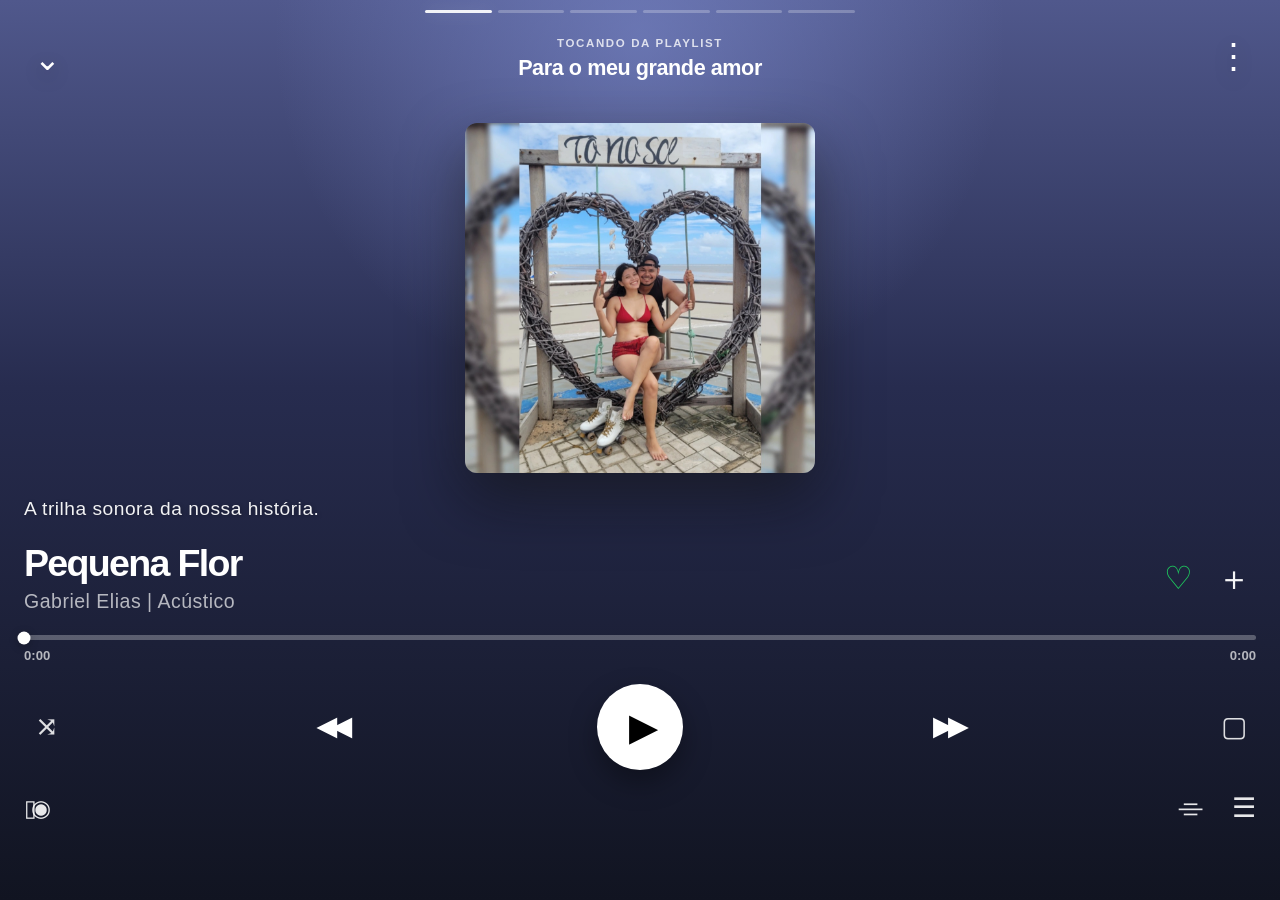
==== index.html @ 3e5cffb4 "Primeira versão" ====
<!DOCTYPE html>
<html lang="pt-BR">
<head>
    <meta charset="UTF-8">
    <meta name="viewport" content="width=device-width, initial-scale=1.0">
    <title>Nossa História - Dia dos Namorados</title>
    <link rel="stylesheet" href="css/style.css">
</head>
<body>
    <div class="container">
        <!-- Navigation dots -->
        <div class="dots-container">
            <span class="dot active" data-index="0"></span>
            <span class="dot" data-index="1"></span>
            <span class="dot" data-index="2"></span>
            <span class="dot" data-index="3"></span>
            <span class="dot" data-index="4"></span>
            <span class="dot" data-index="5"></span>
        </div>

        <!-- Stories Carousel -->
        <div class="stories-wrapper">
            <div class="stories-container">
                
                <!-- Story 1: Music Player -->
                <div class="story story-1">
                    <div class="story-background"></div>
                    <div class="story-content music-player-content">
                        <div class="spotify-topbar" aria-label="Cabeçalho do player">
                            <button class="spotify-icon-btn" type="button" aria-label="Minimizar player">⌄</button>
                            <div class="spotify-playlist-label">
                                <span>Tocando da playlist</span>
                                <strong>Para o meu grande amor</strong>
                            </div>
                            <button class="spotify-icon-btn" type="button" aria-label="Mais opções">⋮</button>
                        </div>

                        <div class="album-container">
                            <div class="album-glow"></div>
                            <div class="album-art">
                                <img src="assets/capa_album.jpeg" alt="Capa do Álbum">
                            </div>
                        </div>

                        <p class="dedication-line">A trilha sonora da nossa história.</p>

                        <div class="song-info-row">
                            <div class="song-info">
                                <h1>Pequena Flor</h1>
                                <p>Gabriel Elias | Acústico</p>
                            </div>
                            <div class="song-actions" aria-label="Ações da música">
                                <button class="song-action-btn" type="button" aria-label="Favoritar música">♡</button>
                                <button class="song-action-btn" type="button" aria-label="Adicionar música">＋</button>
                            </div>
                        </div>

                        <div class="player-controls">
                            <div class="progress-container">
                                <div class="progress-bar" aria-label="Linha do tempo da música">
                                    <div class="progress-fill"></div>
                                    <div class="progress-handle"></div>
                                </div>
                                <div class="time-row">
                                    <span class="time current-time">0:00</span>
                                    <span class="time duration-time">0:00</span>
                                </div>
                            </div>

                            <div class="controls-buttons">
                                <button class="control-btn shuffle-btn" type="button" aria-label="Modo aleatório">⤨</button>
                                <button class="control-btn prev-btn" type="button" aria-label="Reiniciar música">
                                    <span>◀◀</span>
                                </button>
                                <button class="control-btn play-btn" id="playBtn" type="button" aria-label="Tocar ou pausar música">
                                    <span>▶</span>
                                </button>
                                <button class="control-btn next-btn" type="button" aria-label="Pular música">
                                    <span>▶▶</span>
                                </button>
                                <button class="control-btn repeat-btn" type="button" aria-label="Repetir música">▢</button>
                            </div>

                            <div class="spotify-footer-actions">
                                <span class="footer-device">▯◉</span>
                                <div class="footer-right-actions">
                                    <span>⌯</span>
                                    <span>☰</span>
                                </div>
                            </div>

                            <div class="volume-container">
                                <span>Volume</span>
                                <input type="range" min="0" max="100" value="70" class="volume-slider">
                            </div>
                        </div>

                        <audio id="audioPlayer" src="assets/musica_tema.mp3"></audio>
                    </div>
                </div>

                <!-- Story 2: Relationship Counter -->
                <div class="story story-2">
                    <div class="story-background"></div>
                    <div class="story-content relationship-content">
                        <div class="relationship-topbar" aria-label="Cabeçalho da história do casal">
                            <span class="relationship-kicker">Nossa história</span>
                            <h2>Sobre o casal</h2>
                            <p class="relationship-date-pill">Desde 08/08/2023</p>
                        </div>

                        <div class="relationship-photo-card">
                            <div class="relationship-photo-glow"></div>
                            <div class="relationship-photo">
                                <img src="assets/image2.jpeg" alt="Foto do casal">
                            </div>
                        </div>

                        <div class="relationship-counter-panel">
                            <p class="counter-title">Tempo juntos</p>
                            <div class="relationship-counter">
                                <div class="counter-row">
                                    <div class="counter-box">
                                        <span class="counter-value" id="counterYears">0</span>
                                        <span class="counter-label">anos</span>
                                    </div>
                                    <div class="counter-box">
                                        <span class="counter-value" id="counterMonths">0</span>
                                        <span class="counter-label">meses</span>
                                    </div>
                                    <div class="counter-box">
                                        <span class="counter-value" id="counterDays">0</span>
                                        <span class="counter-label">dias</span>
                                    </div>
                                </div>

                                <div class="counter-row">
                                    <div class="counter-box">
                                        <span class="counter-value" id="counterHours">0</span>
                                        <span class="counter-label">horas</span>
                                    </div>
                                    <div class="counter-box">
                                        <span class="counter-value" id="counterMinutes">0</span>
                                        <span class="counter-label">minutos</span>
                                    </div>
                                    <div class="counter-box">
                                        <span class="counter-value" id="counterSeconds">0</span>
                                        <span class="counter-label">segundos</span>
                                    </div>
                                </div>
                            </div>
                        </div>
                    </div>
                </div>

                <!-- Story 3: Special Message -->
                <div class="story story-3">
                    <div class="story-background"></div>
                    <div class="story-content special-message-content">
                        <div class="special-message-card lyrics-card" aria-label="Prévia da mensagem em formato de letra">
                            <div class="lyrics-header">
                                <span class="lyrics-kicker">Nossa letra</span>
                            </div>

                            <div class="lyrics-window" id="specialMessageFull">
                                <div class="lyrics-preview">
                                    <p>Você mudou completamente a forma como eu enxergava o amor.</p>
                                    <p>Antes de você, eu achava que o amor estava nas grandes promessas e nas palavras certas.</p>
                                    <p>Mas, com você, eu vi que ele está nas escolhas diárias, na presença e no cuidado.</p>
                                </div>

                                <div class="lyrics-full-text">
                                    <p>Até nas discussões bobas que terminam me dando ainda mais certeza de que é você quem eu quero ao meu lado.</p>
                                    <p>E, mesmo que o seu jeitinho estressado apareça de vez em quando, eu aprendi que ele tem a mesma intensidade da forma como você ama.</p>
                                    <p>É tudo isso que faz você ser tão especial para mim.</p>
                                    <p class="signature-message">Minha Pequena Flor.</p>
                                </div>
                            </div>

                            <button class="expand-message-btn" id="expandMessageBtn" type="button" aria-expanded="false" aria-controls="specialMessageFull">
                                Mostrar letra
                            </button>
                        </div>
                    </div>
                </div>

                <!-- Story 4: Hours Together -->
                <div class="story story-4">
                    <div class="story-background"></div>
                    <div class="story-content hours-together-content">
                        <div class="hours-together-overlay"></div>
                        <div class="hours-together-stars" aria-hidden="true"></div>
                        <div class="hours-crawl-stage" aria-hidden="true">
                            <div class="hours-crawl-track">
                                <span data-hours-copy>0</span>
                                <span data-hours-copy>0</span>
                                <span data-hours-copy>0</span>
                                <span data-hours-copy>0</span>
                                <span data-hours-copy>0</span>
                                <span data-hours-copy>0</span>
                                <span data-hours-copy>0</span>
                                <span data-hours-copy>0</span>
                            </div>
                        </div>
                        <div class="hours-together-center">
                            <p class="hours-together-label">Horas juntos</p>
                            <p class="hours-together-value" id="hoursTogetherValue">0</p>
                        </div>
                    </div>
                </div>

                <!-- Story 5: Timeline Moments -->
                <div class="story story-5">
                    <div class="story-background"></div>
                    <div class="story-content timeline-content">
                        <div class="timeline-stars" aria-hidden="true"></div>
                        <div class="timeline-scroll" aria-label="Linha do tempo dos nossos momentos">
                            <header class="timeline-hero">
                                <span class="timeline-kicker">Nossa linha do tempo</span>
                                <h2>Nossos momentos</h2>
                                <p>Momentos que nos trouxeram até aqui.</p>
                            </header>

                            <div class="timeline-list">
                                <article class="timeline-item item-left">
                                    <div class="timeline-photo polaroid tilt-left"><img src="assets/timeline/mobile/imagem-1.webp" alt="Primeiro passeio do casal" loading="lazy"></div>
                                    <div class="timeline-point"><span>♥</span></div>
                                    <p class="timeline-caption">Primeiro passeio</p>
                                </article>
                                <article class="timeline-item item-right">
                                    <p class="timeline-caption">Primeiro banho de igarapé</p>
                                    <div class="timeline-point"><span>♥</span></div>
                                    <div class="timeline-photo polaroid tilt-right"><img src="assets/timeline/mobile/imagem-2.webp" alt="Primeiro banho de igarapé do casal" loading="lazy"></div>
                                </article>
                                <article class="timeline-item item-left">
                                    <div class="timeline-photo polaroid tilt-right"><img src="assets/timeline/mobile/imagem-3.webp" alt="Segundo passeio do casal" loading="lazy"></div>
                                    <div class="timeline-point"><span>♥</span></div>
                                    <p class="timeline-caption">Segundo passeio</p>
                                </article>
                                <article class="timeline-item item-right">
                                    <p class="timeline-caption">Viagem à praia</p>
                                    <div class="timeline-point"><span>♥</span></div>
                                    <div class="timeline-photo polaroid tilt-left"><img src="assets/timeline/mobile/imagem-4.webp" alt="Viagem à praia do casal" loading="lazy"></div>
                                </article>
                                <article class="timeline-item item-left">
                                    <div class="timeline-photo polaroid tilt-left"><img src="assets/timeline/mobile/imagem-5.webp" alt="Mais um dia de praia do casal" loading="lazy"></div>
                                    <div class="timeline-point"><span>♥</span></div>
                                    <p class="timeline-caption">Mais um dia de praia</p>
                                </article>
                                <article class="timeline-item item-right">
                                    <p class="timeline-caption">Praia de novo? Claro.</p>
                                    <div class="timeline-point"><span>♥</span></div>
                                    <div class="timeline-photo polaroid tilt-right"><img src="assets/timeline/mobile/imagem-6.webp" alt="Brincadeira em mais um momento de praia" loading="lazy"></div>
                                </article>
                                <article class="timeline-item item-left">
                                    <div class="timeline-photo polaroid tilt-right"><img src="assets/timeline/mobile/imagem-7.webp" alt="Momento de cinema" loading="lazy"></div>
                                    <div class="timeline-point"><span>♥</span></div>
                                    <p class="timeline-caption">Nosso momento de cinema</p>
                                </article>
                                <article class="timeline-item item-right">
                                    <p class="timeline-caption">Outra praia, outro sorriso</p>
                                    <div class="timeline-point"><span>♥</span></div>
                                    <div class="timeline-photo polaroid tilt-left"><img src="assets/timeline/mobile/imagem-8.webp" alt="Outro momento de praia do casal" loading="lazy"></div>
                                </article>
                                <article class="timeline-item item-left">
                                    <div class="timeline-photo polaroid tilt-left"><img src="assets/timeline/mobile/imagem-9.webp" alt="Momento divertido com açaí" loading="lazy"></div>
                                    <div class="timeline-point"><span>♥</span></div>
                                    <p class="timeline-caption">Fome de açaí e de risadas</p>
                                </article>
                                <article class="timeline-item item-right">
                                    <p class="timeline-caption">Nos seus momentos de conquista</p>
                                    <div class="timeline-point"><span>♥</span></div>
                                    <div class="timeline-photo polaroid tilt-right"><img src="assets/timeline/mobile/imagem-10.webp" alt="Cerimônia do jaleco" loading="lazy"></div>
                                </article>
                                <article class="timeline-item item-left">
                                    <div class="timeline-photo polaroid tilt-right"><img src="assets/timeline/mobile/imagem-11.webp" alt="Primeiro gatinho do casal" loading="lazy"></div>
                                    <div class="timeline-point"><span>♥</span></div>
                                    <p class="timeline-caption">Nosso primeiro filho</p>
                                </article>
                                <article class="timeline-item item-right">
                                    <p class="timeline-caption">Dormindo com nosso bebê</p>
                                    <div class="timeline-point"><span>♥</span></div>
                                    <div class="timeline-photo polaroid tilt-left"><img src="assets/timeline/mobile/imagem-12.webp" alt="Momento dormindo com o gatinho" loading="lazy"></div>
                                </article>
                                <article class="timeline-item item-left">
                                    <div class="timeline-photo polaroid tilt-left"><img src="assets/timeline/mobile/imagem-13.webp" alt="Filho postiço do casal" loading="lazy"></div>
                                    <div class="timeline-point"><span>♥</span></div>
                                    <p class="timeline-caption">Nosso filho postiço</p>
                                </article>
                            </div>

                            <footer class="timeline-ending">
                                <p>Todos esses momentos nos trouxeram até aqui!</p>
                                <strong>E eu fico muito feliz em saber que ainda viverei muitos outros momentos como esses ao seu lado.</strong>
                            </footer>
                        </div>
                    </div>
                </div>

                <!-- Story 6: Final Wrapped -->
                <div class="story story-6">
                    <div class="story-background"></div>
                    <div class="story-content final-content">
                        <div class="final-stars" aria-hidden="true"></div>
                        <div class="final-wrap">
                            <div class="final-photo-wrap">
                                <div class="final-photo-glow"></div>
                                <img src="assets/final/foto-final-mobile.webp" alt="Foto final de Juan e Lari" class="final-photo">
                            </div>

                            <header class="final-header">
                                <h2>Nossa Conexão</h2>
                                <p>Juan &amp; Lari</p>
                            </header>

                            <section class="final-card final-season-card">
                                <p>O nosso amor começou no <strong>Inverno</strong> e já durou <strong>11 estações</strong></p>
                            </section>

                            <section class="final-card final-dates-card" aria-label="Datas especiais do casal">
                                <div class="final-dates-content">
                                    <div class="final-card-icon" aria-hidden="true"></div>
                                    <span>Datas especiais</span>
                                    <div class="final-date-row">
                                        <strong>08 de Agosto</strong>
                                        <small>Quando a gente se viu pela primeira vez</small>
                                    </div>
                                    <div class="final-date-row">
                                        <strong>08 de Dezembro</strong>
                                        <small>O pedido de namoro</small>
                                    </div>
                                </div>
                            </section>

                            <section class="final-days" aria-label="Total de dias juntos">
                                <span>Total de dias juntos</span>
                                <div class="final-days-number">
                                    <strong id="finalDaysTogether">0</strong>
                                    <em>dias</em>
                                </div>
                            </section>

                        </div>
                    </div>
                </div>
            </div>
        </div>

        <div class="timeline-lightbox" id="timelineLightbox" aria-hidden="true" role="dialog" aria-label="Imagem ampliada da linha do tempo">
            <button class="timeline-lightbox-close" type="button" aria-label="Fechar imagem ampliada">×</button>
            <div class="timeline-lightbox-frame">
                <img id="timelineLightboxImage" src="" alt="">
                <p id="timelineLightboxCaption"></p>
            </div>
            <p class="timeline-lightbox-hint">Toque na imagem ou fora dela para voltar</p>
        </div>

    </div>

    <script src="js/script.js"></script>
</body>
</html>
---- css/style.css ----
* {
    margin: 0;
    padding: 0;
    box-sizing: border-box;
}

html, body {
    height: 100%;
    width: 100%;
    font-family: -apple-system, BlinkMacSystemFont, 'Segoe UI', Roboto, 'Helvetica Neue', Arial, sans-serif;
    background: #000;
    overflow: hidden;
}

body {
    display: flex;
    justify-content: center;
    align-items: center;
}

.container {
    position: relative;
    width: 100%;
    height: 100vh;
    max-width: 100%;
    background: #000;
    overflow: hidden;
}

/* Stories Container */
.stories-wrapper {
    position: relative;
    width: 100%;
    height: 100%;
    overflow: hidden;
}

.stories-container {
    display: flex;
    height: 100%;
    width: 100%;
    transition: transform 0.5s cubic-bezier(0.4, 0, 0.2, 1);
}

.story {
    position: relative;
    flex: 0 0 100%;
    width: 100%;
    height: 100%;
    display: flex;
    align-items: center;
    justify-content: center;
    overflow: hidden;
}

/* Story Backgrounds */
.story-background {
    position: absolute;
    width: 100%;
    height: 100%;
    z-index: 0;
}

.story-1 .story-background {
    background:
        radial-gradient(circle at 50% 4%, rgba(130, 145, 214, 0.55), transparent 34%),
        linear-gradient(180deg, #50588c 0%, #272c4f 43%, #111421 100%);
}

.story-2 .story-background {
    background:
        radial-gradient(circle at 50% 2%, rgba(120, 135, 205, 0.5), transparent 34%),
        radial-gradient(circle at 12% 38%, rgba(30, 215, 96, 0.12), transparent 24%),
        linear-gradient(180deg, #4b5488 0%, #252b4d 42%, #111421 100%);
}

.story-3 .story-background {
    background: linear-gradient(135deg, #1a0033 0%, #2d1b4e 100%);
}

.story-4 .story-background {
    background: linear-gradient(135deg, #0b1020 0%, #1a2440 48%, #2d1b4e 100%);
}

@keyframes gradientShift {
    0%, 100% {
        background: linear-gradient(135deg, #1a0033 0%, #2d1b4e 50%, #1a3a52 100%);
        background-size: 200% 200%;
        background-position: 0% 50%;
    }
    50% {
        background: linear-gradient(135deg, #2d1b4e 0%, #1a0033 50%, #1a3a52 100%);
        background-size: 200% 200%;
        background-position: 100% 50%;
    }
}

/* Story Content */
.story-content {
    position: relative;
    z-index: 10;
    text-align: center;
    color: #fff;
    padding: 40px;
    width: 100%;
}

.story-content h1 {
    font-size: 3rem;
    font-weight: 700;
    margin-bottom: 20px;
    text-shadow: 2px 2px 8px rgba(0, 0, 0, 0.4);
    animation: slideInDown 0.8s ease;
    letter-spacing: 1px;
}

.story-content h2 {
    font-size: 2rem;
    font-weight: 600;
    margin-bottom: 15px;
    animation: slideInDown 0.8s ease;
}

.story-content p {
    font-size: 1.2rem;
    font-weight: 300;
    text-shadow: 1px 1px 4px rgba(0, 0, 0, 0.3);
    animation: slideInUp 0.8s ease;
    letter-spacing: 0.5px;
}

.story-content p.placeholder {
    color: rgba(255, 255, 255, 0.7);
    font-style: italic;
}

.relationship-content {
    min-height: 100%;
    display: flex;
    flex-direction: column;
    justify-content: flex-start;
    gap: clamp(14px, 2.2vh, 22px);
    padding: calc(34px + env(safe-area-inset-top)) 18px calc(18px + env(safe-area-inset-bottom));
    text-align: left;
    overflow: hidden;
}

.relationship-topbar {
    text-align: center;
    animation: slideInDown 0.8s ease;
}

.relationship-kicker {
    display: block;
    color: rgba(255, 255, 255, 0.75);
    font-size: 0.72rem;
    font-weight: 850;
    letter-spacing: 0.16em;
    text-transform: uppercase;
    margin-bottom: 5px;
}

.relationship-topbar h2 {
    margin: 0 0 10px;
    color: #ffffff;
    font-size: clamp(1.35rem, 5.8vw, 1.85rem);
    line-height: 1.08;
    font-weight: 850;
    letter-spacing: -0.035em;
    text-shadow: none;
}

.relationship-date-pill {
    display: inline-flex;
    align-items: center;
    justify-content: center;
    min-height: 34px;
    padding: 8px 16px;
    border-radius: 999px;
    color: rgba(255, 255, 255, 0.92);
    background: rgba(255, 255, 255, 0.11);
    border: 1px solid rgba(255, 255, 255, 0.14);
    box-shadow: inset 0 1px 0 rgba(255, 255, 255, 0.1), 0 12px 28px rgba(0, 0, 0, 0.18);
    backdrop-filter: blur(14px);
    -webkit-backdrop-filter: blur(14px);
    font-size: 0.93rem;
    font-weight: 750;
    letter-spacing: 0.01em;
    text-shadow: none;
}

.relationship-photo-card {
    position: relative;
    display: flex;
    align-items: center;
    justify-content: center;
    margin: 0 auto;
    width: 100%;
    animation: slideInDown 0.8s ease 0.08s backwards;
}

.relationship-photo-glow {
    position: absolute;
    width: min(76vw, 330px);
    aspect-ratio: 1 / 1;
    border-radius: 32px;
    background: rgba(255, 255, 255, 0.18);
    filter: blur(34px);
    transform: translateY(18px) scale(0.92);
    opacity: 0.52;
}

.relationship-photo {
    position: relative;
    width: min(76vw, 330px);
    aspect-ratio: 1 / 1;
    margin: 0 auto;
    border-radius: 14px;
    overflow: hidden;
    box-shadow: 0 26px 60px rgba(0, 0, 0, 0.52);
    border: 1px solid rgba(255, 255, 255, 0.1);
    background: rgba(255, 255, 255, 0.08);
}

.relationship-photo::after {
    content: '';
    position: absolute;
    inset: 0;
    background: linear-gradient(180deg, transparent 62%, rgba(0, 0, 0, 0.18));
    pointer-events: none;
}

.relationship-photo img {
    width: 100%;
    height: 100%;
    object-fit: cover;
    display: block;
}

.relationship-counter-panel {
    width: 100%;
    margin-top: auto;
    padding: 16px 14px 14px;
    border-radius: 24px;
    background: rgba(255, 255, 255, 0.075);
    border: 1px solid rgba(255, 255, 255, 0.1);
    box-shadow: inset 0 1px 0 rgba(255, 255, 255, 0.08), 0 20px 46px rgba(0, 0, 0, 0.25);
    backdrop-filter: blur(16px);
    -webkit-backdrop-filter: blur(16px);
    animation: slideInUp 0.8s ease 0.18s backwards;
}

.counter-title {
    margin: 0 0 12px;
    color: rgba(255, 255, 255, 0.94);
    font-size: 1rem;
    line-height: 1;
    font-weight: 800;
    letter-spacing: -0.01em;
    text-shadow: none;
}

.relationship-counter {
    display: flex;
    flex-direction: column;
    gap: 10px;
    margin-top: 0;
}

.counter-row {
    display: grid;
    grid-template-columns: repeat(3, minmax(0, 1fr));
    gap: 9px;
}

.counter-box {
    min-height: 78px;
    border-radius: 18px;
    padding: 11px 7px;
    background: rgba(255, 255, 255, 0.08);
    border: 1px solid rgba(255, 255, 255, 0.09);
    backdrop-filter: blur(10px);
    -webkit-backdrop-filter: blur(10px);
    display: flex;
    flex-direction: column;
    align-items: center;
    justify-content: center;
    box-shadow: inset 0 1px 0 rgba(255, 255, 255, 0.08);
}

.counter-value {
    font-size: clamp(1.35rem, 6.2vw, 1.85rem);
    font-weight: 850;
    line-height: 1;
    color: #ffffff;
    text-shadow: none;
    font-variant-numeric: tabular-nums;
}

.counter-label {
    margin-top: 7px;
    font-size: clamp(0.62rem, 2.8vw, 0.78rem);
    text-transform: uppercase;
    letter-spacing: 0.11em;
    color: rgba(255, 255, 255, 0.68);
    font-weight: 760;
}

.special-message-content {
    display: flex;
    flex-direction: column;
    justify-content: center;
    gap: 18px;
    padding: 34px 20px 32px;
}

.special-message-header {
    text-align: center;
    animation: slideInDown 0.8s ease;
}

.special-message-header h2 {
    font-size: 2rem;
    font-weight: 700;
    letter-spacing: 0.6px;
}

.special-message-card {
    width: min(100%, 520px);
    margin: 0 auto;
    padding: 22px 18px;
    border-radius: 24px;
    background: rgba(255, 255, 255, 0.08);
    border: 1px solid rgba(255, 255, 255, 0.1);
    backdrop-filter: blur(12px);
    -webkit-backdrop-filter: blur(12px);
    box-shadow: 0 24px 70px rgba(0, 0, 0, 0.38);
    animation: slideInUp 0.8s ease 0.15s backwards;
}

.special-message-preview {
    color: rgba(255, 255, 255, 0.9);
    font-size: 1.08rem;
    line-height: 1.6;
    margin-bottom: 14px;
}

.special-message-full {
    max-height: 0;
    overflow: hidden;
    transition: max-height 0.55s ease, opacity 0.35s ease, margin-top 0.35s ease;
    opacity: 0;
    margin-top: 0;
}

.special-message-full p {
    font-size: 1.06rem;
    line-height: 1.7;
    color: rgba(255, 255, 255, 0.96);
    margin-bottom: 12px;
    text-shadow: none;
}

.signature-message {
    font-weight: 700;
    font-style: italic;
    color: #8ed7ff;
}

.special-message-card.expanded .special-message-full {
    max-height: 520px;
    opacity: 1;
    margin-top: 10px;
}

.expand-message-btn {
    width: 100%;
    margin-top: 6px;
    border: none;
    border-radius: 999px;
    padding: 12px 16px;
    background: linear-gradient(135deg, #00d4ff, #4a7dff);
    color: #fff;
    font-weight: 700;
    letter-spacing: 0.04em;
    cursor: pointer;
    transition: transform 0.2s ease, box-shadow 0.2s ease, opacity 0.2s ease;
    box-shadow: 0 10px 24px rgba(0, 128, 255, 0.28);
}

.expand-message-btn:hover {
    transform: translateY(-1px);
    box-shadow: 0 14px 28px rgba(0, 128, 255, 0.36);
}

.expand-message-btn:active {
    transform: translateY(0);
}

.special-message-card.expanded .expand-message-btn {
    background: rgba(255, 255, 255, 0.12);
    box-shadow: none;
}

.hours-together-content {
    position: relative;
    display: flex;
    align-items: center;
    justify-content: center;
    padding: 40px 20px;
    overflow: hidden;
}

.hours-together-overlay {
    position: absolute;
    inset: 0;
    background:
        radial-gradient(circle at 50% 42%, rgba(95, 146, 255, 0.22), transparent 26%),
        radial-gradient(circle at 20% 20%, rgba(255, 255, 255, 0.1), transparent 18%),
        radial-gradient(circle at 80% 18%, rgba(0, 212, 255, 0.12), transparent 16%),
        radial-gradient(circle at 30% 78%, rgba(120, 86, 255, 0.18), transparent 22%),
        linear-gradient(180deg, rgba(255, 255, 255, 0.03), rgba(0, 0, 0, 0.2));
    opacity: 0.95;
}

.hours-together-center {
    position: relative;
    z-index: 1;
    text-align: center;
    padding: 28px 22px;
    border-radius: 28px;
    background: rgba(255, 255, 255, 0.06);
    border: 1px solid rgba(255, 255, 255, 0.09);
    backdrop-filter: blur(10px);
    -webkit-backdrop-filter: blur(10px);
    box-shadow: 0 24px 70px rgba(0, 0, 0, 0.35);
    min-width: min(78vw, 360px);
}

.hours-together-label {
    margin-bottom: 12px;
    font-size: 1.35rem;
    font-weight: 700;
    letter-spacing: 0.12em;
    text-transform: uppercase;
    color: rgba(255, 255, 255, 0.88);
    text-shadow: 0 0 24px rgba(0, 212, 255, 0.12);
}

.hours-together-value {
    font-size: clamp(3.5rem, 12vw, 6.5rem);
    line-height: 0.95;
    font-weight: 800;
    color: #ffffff;
    text-shadow: 0 0 26px rgba(80, 160, 255, 0.24);
}

/* Heart Animation */
.heart-animation {
    font-size: 6rem;
    animation: heartBeat 1.2s ease-in-out infinite;
    margin-bottom: 20px;
}

@keyframes heartBeat {
    0%, 100% {
        transform: scale(1);
    }
    25% {
        transform: scale(1.1);
    }
    50% {
        transform: scale(1.2);
    }
}

@keyframes slideInDown {
    from {
        opacity: 0;
        transform: translateY(-30px);
    }
    to {
        opacity: 1;
        transform: translateY(0);
    }
}

@keyframes slideInUp {
    from {
        opacity: 0;
        transform: translateY(30px);
    }
    to {
        opacity: 1;
        transform: translateY(0);
    }
}

/* Story progress indicators */
.dots-container {
    position: fixed;
    top: max(10px, env(safe-area-inset-top));
    left: 50%;
    transform: translateX(-50%);
    z-index: 30;
    display: grid;
    grid-template-columns: repeat(6, 1fr);
    width: min(86vw, 430px);
    gap: 6px;
    pointer-events: none;
}

.dot {
    width: 100%;
    height: 3px;
    border-radius: 999px;
    background: rgba(255, 255, 255, 0.24);
    transition: all 0.3s ease;
    border: none;
}

.dot.active {
    background: rgba(255, 255, 255, 0.92);
    width: 100%;
    border-radius: 999px;
    border: none;
    box-shadow: 0 0 16px rgba(255, 255, 255, 0.2);
}

.dot:hover {
    background: rgba(255, 255, 255, 0.7);
}

/* Navigation Hints */
.nav-hints,
.hint {
    display: none !important;
}

/* Music Player Styles */
.music-player-content {
    min-height: 100%;
    display: flex;
    flex-direction: column;
    justify-content: flex-start;
    padding: calc(28px + env(safe-area-inset-top)) 24px calc(18px + env(safe-area-inset-bottom));
    text-align: left;
    gap: clamp(14px, 2.5vh, 24px);
    overflow: hidden;
}

.spotify-topbar {
    display: grid;
    grid-template-columns: 46px 1fr 46px;
    align-items: center;
    width: 100%;
    margin-top: 8px;
    animation: slideInDown 0.7s ease;
}

.spotify-icon-btn {
    width: 46px;
    height: 46px;
    border: 0;
    border-radius: 50%;
    color: #ffffff;
    background: transparent;
    font-size: 2rem;
    line-height: 1;
    display: flex;
    align-items: center;
    justify-content: center;
    cursor: pointer;
    text-shadow: 0 6px 18px rgba(0, 0, 0, 0.35);
}

.spotify-icon-btn:last-child {
    font-size: 2.2rem;
    align-items: flex-start;
    padding-top: 2px;
}

.spotify-playlist-label {
    text-align: center;
    text-transform: none;
    line-height: 1.2;
}

.spotify-playlist-label span {
    display: block;
    color: rgba(255, 255, 255, 0.78);
    font-size: 0.72rem;
    font-weight: 800;
    letter-spacing: 0.14em;
    text-transform: uppercase;
    margin-bottom: 4px;
}

.spotify-playlist-label strong {
    display: block;
    color: #ffffff;
    font-size: clamp(1.02rem, 4.2vw, 1.35rem);
    font-weight: 800;
    letter-spacing: -0.02em;
    white-space: nowrap;
    overflow: hidden;
    text-overflow: ellipsis;
}

.album-container {
    position: relative;
    display: flex;
    justify-content: center;
    align-items: center;
    flex: 0 0 auto;
    margin: clamp(8px, 2vh, 18px) 0 2px;
    animation: slideInDown 0.8s ease 0.08s backwards;
}

.album-glow {
    position: absolute;
    width: min(76vw, 350px);
    aspect-ratio: 1 / 1;
    border-radius: 30px;
    background: rgba(255, 255, 255, 0.18);
    filter: blur(34px);
    transform: translateY(18px) scale(0.92);
    opacity: 0.55;
}

.album-art {
    position: relative;
    width: min(76vw, 350px);
    aspect-ratio: 1 / 1;
    border-radius: 12px;
    overflow: hidden;
    box-shadow: 0 26px 60px rgba(0, 0, 0, 0.52);
    background: rgba(255, 255, 255, 0.08);
}

.album-art img {
    width: 100%;
    height: 100%;
    object-fit: cover;
    display: block;
}

@keyframes float {
    0%, 100% {
        transform: translateY(0px);
    }
    50% {
        transform: translateY(-10px);
    }
}

.dedication-line {
    width: 100%;
    margin: 0;
    color: rgba(255, 255, 255, 0.94);
    font-size: clamp(1rem, 4.4vw, 1.35rem);
    line-height: 1.28;
    font-weight: 800;
    letter-spacing: -0.02em;
    text-align: left;
    text-shadow: 0 2px 18px rgba(0, 0, 0, 0.34);
    animation: slideInUp 0.8s ease 0.12s backwards;
}

.song-info-row {
    width: 100%;
    display: grid;
    grid-template-columns: 1fr auto;
    align-items: center;
    gap: 16px;
    animation: slideInUp 0.8s ease 0.18s backwards;
}

.song-info {
    text-align: left;
    min-width: 0;
    margin-bottom: 0;
}

.song-info h1 {
    font-size: clamp(1.55rem, 7vw, 2.35rem);
    line-height: 1.05;
    font-weight: 850;
    margin-bottom: 6px;
    color: #ffffff;
    letter-spacing: -0.045em;
    text-shadow: none;
    white-space: nowrap;
    overflow: hidden;
    text-overflow: ellipsis;
}

.song-info p {
    font-size: clamp(1rem, 4vw, 1.22rem);
    color: rgba(255, 255, 255, 0.68);
    font-weight: 520;
    text-shadow: none;
    white-space: nowrap;
    overflow: hidden;
    text-overflow: ellipsis;
}

.song-actions {
    display: flex;
    align-items: center;
    gap: 12px;
}

.song-action-btn {
    width: 44px;
    height: 44px;
    border: 0;
    border-radius: 50%;
    background: transparent;
    color: #ffffff;
    font-size: 2.15rem;
    font-weight: 300;
    line-height: 1;
    display: flex;
    align-items: center;
    justify-content: center;
    cursor: pointer;
    opacity: 0.96;
}

.song-action-btn:first-child {
    color: #1ed760;
    font-size: 2rem;
}

/* Player Controls */
.player-controls {
    display: flex;
    flex-direction: column;
    gap: clamp(14px, 2.3vh, 22px);
    animation: slideInUp 0.8s ease 0.24s backwards;
}

.progress-container {
    display: flex;
    flex-direction: column;
    gap: 8px;
    padding: 0;
}

.time-row {
    display: flex;
    align-items: center;
    justify-content: space-between;
}

.time {
    font-size: 0.82rem;
    color: rgba(255, 255, 255, 0.68);
    min-width: 0;
    font-weight: 600;
    font-variant-numeric: tabular-nums;
}

.progress-bar {
    width: 100%;
    height: 5px;
    background: rgba(255, 255, 255, 0.28);
    border-radius: 999px;
    cursor: pointer;
    position: relative;
    overflow: visible;
}

.progress-fill {
    height: 100%;
    background: #ffffff;
    border-radius: 999px;
    width: 0%;
    transition: width 0.1s linear;
}

.progress-handle {
    position: absolute;
    width: 13px;
    height: 13px;
    background: #fff;
    border-radius: 50%;
    top: 50%;
    left: 0%;
    transform: translate(-50%, -50%);
    box-shadow: 0 2px 8px rgba(0, 0, 0, 0.25);
    opacity: 1;
    transition: transform 0.18s ease;
}

.progress-bar:active .progress-handle {
    transform: translate(-50%, -50%) scale(1.16);
}

.controls-buttons {
    display: grid;
    grid-template-columns: 44px 54px minmax(76px, 88px) 54px 44px;
    justify-content: space-between;
    align-items: center;
    gap: 8px;
}

.control-btn {
    background: none;
    border: none;
    color: #fff;
    font-size: 1.85rem;
    cursor: pointer;
    padding: 0;
    transition: all 0.2s ease;
    display: flex;
    align-items: center;
    justify-content: center;
    border-radius: 50%;
    width: 100%;
    height: 54px;
    text-shadow: none;
}

.control-btn:hover {
    transform: scale(1.05);
    text-shadow: none;
}

.control-btn:active {
    transform: scale(0.94);
}

.shuffle-btn,
.repeat-btn {
    color: rgba(255, 255, 255, 0.86);
    font-size: 1.75rem;
}

.play-btn {
    justify-self: center;
    width: clamp(74px, 18vw, 86px);
    height: clamp(74px, 18vw, 86px);
    font-size: clamp(2rem, 7vw, 2.35rem);
    background: #ffffff;
    color: #000000;
    box-shadow: 0 12px 28px rgba(0, 0, 0, 0.35);
    transition: all 0.25s ease;
}

.play-btn span {
    display: inline-flex;
    transform: translateX(3px);
}

.play-btn:hover {
    box-shadow: 0 14px 32px rgba(0, 0, 0, 0.44);
    transform: scale(1.04);
    text-shadow: none;
}

.play-btn.playing {
    background: #ffffff;
    color: #000000;
}

.play-btn.playing span {
    transform: translateX(0);
}

.prev-btn,
.next-btn {
    opacity: 1;
    font-size: 1.55rem;
    font-weight: 900;
    letter-spacing: -0.18em;
}

.prev-btn:hover,
.next-btn:hover {
    opacity: 1;
}

.spotify-footer-actions {
    display: flex;
    align-items: center;
    justify-content: space-between;
    color: rgba(255, 255, 255, 0.9);
    font-size: 1.6rem;
    padding: 2px 0 0;
}

.footer-device {
    letter-spacing: -0.28em;
    font-size: 1.45rem;
}

.footer-right-actions {
    display: flex;
    align-items: center;
    gap: 28px;
    font-size: 1.7rem;
}

.volume-container {
    display: none;
    align-items: center;
    gap: 12px;
    justify-content: center;
    padding: 0 10px;
}

.volume-slider {
    width: 120px;
    height: 4px;
    border-radius: 2px;
    background: rgba(255, 255, 255, 0.2);
    outline: none;
    -webkit-appearance: none;
    cursor: pointer;
}

.volume-slider::-webkit-slider-thumb {
    -webkit-appearance: none;
    appearance: none;
    width: 12px;
    height: 12px;
    border-radius: 50%;
    background: #1ed760;
    cursor: pointer;
    box-shadow: 0 0 8px rgba(30, 215, 96, 0.48);
}

.volume-slider::-moz-range-thumb {
    width: 12px;
    height: 12px;
    border-radius: 50%;
    background: #1ed760;
    cursor: pointer;
    border: none;
    box-shadow: 0 0 8px rgba(30, 215, 96, 0.48);
}

#audioPlayer {
    display: none;
}

@media (max-width: 600px) {
    .relationship-content {
        padding: 28px 16px 24px;
        gap: 14px;
    }

    .special-message-content {
        padding: 28px 16px 24px;
        gap: 14px;
    }

    .special-message-header h2 {
        font-size: 1.55rem;
    }

    .special-message-card {
        padding: 18px 14px;
        border-radius: 20px;
    }

    .special-message-preview,
    .special-message-full p {
        font-size: 0.96rem;
        line-height: 1.55;
    }

    .hours-together-center {
        padding: 22px 18px;
        min-width: min(82vw, 320px);
        border-radius: 22px;
    }

    .hours-together-label {
        font-size: 1rem;
    }

    .relationship-header h2 {
        font-size: 1.55rem;
    }

    .relationship-header p {
        font-size: 0.82rem;
    }

    .relationship-photo {
        width: min(82vw, 260px);
        border-radius: 22px;
    }

    .counter-row {
        gap: 8px;
    }

    .counter-box {
        min-height: 74px;
        padding: 10px 8px;
        border-radius: 16px;
    }

    .counter-value {
        font-size: 1.35rem;
    }

    .counter-label {
        font-size: 0.68rem;
    }

    .album-art {
        width: 220px;
        height: 220px;
    }

    .player-header h2 {
        font-size: 1.2rem;
    }

    .song-info h1 {
        font-size: 1.5rem;
    }

    .song-info p {
        font-size: 0.9rem;
    }

    .play-btn {
        width: 60px;
        height: 60px;
        font-size: 1.8rem;
    }

    .control-btn {
        font-size: 1.5rem;
        width: 45px;
        height: 45px;
    }

    .controls-buttons {
        gap: 20px;
    }

    .volume-container {
        display: none;
    }
}

@media (max-width: 600px) {
    .story-content h1 {
        font-size: 2rem;
    }

    .story-content h2 {
        font-size: 1.5rem;
    }

    .story-content p {
        font-size: 1rem;
    }

    .heart-animation {
        font-size: 4rem;
    }

    .hint {
        font-size: 1.5rem;
        padding: 0 10px;
    }
}

@media (max-width: 400px) {
    .story-content {
        padding: 20px;
    }

    .story-content h1 {
        font-size: 1.5rem;
    }

    .heart-animation {
        font-size: 3rem;
    }

    .dots-container {
        bottom: 20px;
    }

    .hint {
        display: none;
    }
}

/* Final mobile overrides for the Spotify-inspired first story */
@media (max-width: 600px) {
    .story-1 .music-player-content {
        padding: calc(30px + env(safe-area-inset-top)) 18px calc(14px + env(safe-area-inset-bottom));
        gap: clamp(12px, 2vh, 18px);
    }

    .story-1 .album-art,
    .story-1 .album-glow {
        width: min(78vw, 330px);
        height: auto;
        aspect-ratio: 1 / 1;
    }

    .story-1 .song-info h1 {
        font-size: clamp(1.62rem, 7.2vw, 2.1rem);
    }

    .story-1 .song-info p {
        font-size: clamp(0.98rem, 4vw, 1.12rem);
    }

    .story-1 .controls-buttons {
        grid-template-columns: 38px 48px minmax(74px, 82px) 48px 38px;
        gap: 6px;
    }

    .story-1 .control-btn {
        width: 100%;
        height: 52px;
        font-size: 1.55rem;
    }

    .story-1 .play-btn {
        width: clamp(74px, 19vw, 82px);
        height: clamp(74px, 19vw, 82px);
        font-size: 2.05rem;
    }

    .story-1 .shuffle-btn,
    .story-1 .repeat-btn {
        font-size: 1.5rem;
    }

    .story-1 .dedication-line {
        font-size: clamp(1.05rem, 4.5vw, 1.3rem);
    }
}

@media (max-width: 400px) {
    .dots-container {
        top: max(10px, env(safe-area-inset-top));
        bottom: auto;
    }

    .story-1 .music-player-content {
        padding-left: 16px;
        padding-right: 16px;
        gap: 11px;
    }

    .story-1 .spotify-topbar {
        grid-template-columns: 40px 1fr 40px;
        margin-top: 4px;
    }

    .story-1 .spotify-icon-btn {
        width: 40px;
        height: 40px;
    }

    .story-1 .album-art,
    .story-1 .album-glow {
        width: min(80vw, 300px);
    }

    .story-1 .song-actions {
        gap: 6px;
    }

    .story-1 .song-action-btn {
        width: 36px;
        height: 36px;
        font-size: 1.75rem;
    }

    .story-1 .spotify-footer-actions {
        font-size: 1.35rem;
    }
}

/* Final mobile overrides for the Spotify-inspired second story */
@media (max-width: 600px) {
    .story-2 .relationship-content {
        padding: calc(32px + env(safe-area-inset-top)) 16px calc(14px + env(safe-area-inset-bottom));
        gap: clamp(12px, 2vh, 17px);
    }

    .story-2 .relationship-topbar h2 {
        font-size: clamp(1.35rem, 6vw, 1.75rem);
    }

    .story-2 .relationship-photo,
    .story-2 .relationship-photo-glow {
        width: min(78vw, 325px);
        height: auto;
        aspect-ratio: 1 / 1;
        border-radius: 14px;
    }

    .story-2 .relationship-counter-panel {
        padding: 14px 12px 12px;
        border-radius: 22px;
    }

    .story-2 .counter-row {
        gap: 8px;
    }

    .story-2 .counter-box {
        min-height: 72px;
        padding: 10px 6px;
        border-radius: 16px;
    }

    .story-2 .counter-value {
        font-size: clamp(1.28rem, 6vw, 1.72rem);
    }

    .story-2 .counter-label {
        font-size: clamp(0.58rem, 2.7vw, 0.72rem);
        letter-spacing: 0.1em;
    }
}

@media (max-width: 400px) {
    .story-2 .relationship-content {
        padding-left: 14px;
        padding-right: 14px;
        gap: 10px;
    }

    .story-2 .relationship-date-pill {
        min-height: 32px;
        padding: 7px 14px;
        font-size: 0.86rem;
    }

    .story-2 .relationship-photo,
    .story-2 .relationship-photo-glow {
        width: min(80vw, 300px);
    }

    .story-2 .relationship-counter-panel {
        padding: 12px 10px 10px;
    }

    .story-2 .counter-title {
        margin-bottom: 10px;
        font-size: 0.95rem;
    }

    .story-2 .counter-box {
        min-height: 66px;
    }
}

/* Spotify-inspired lyrics preview for the third story */
.story-3 .story-background {
    background:
        radial-gradient(circle at 18% 12%, rgba(124, 134, 216, 0.62) 0%, rgba(124, 134, 216, 0) 36%),
        radial-gradient(circle at 88% 20%, rgba(63, 72, 150, 0.56) 0%, rgba(63, 72, 150, 0) 34%),
        linear-gradient(180deg, #4b5488 0%, #252b4d 46%, #111421 100%);
}

.story-3 .special-message-content {
    min-height: 100%;
    display: flex;
    flex-direction: column;
    justify-content: center;
    padding: calc(36px + env(safe-area-inset-top)) 16px calc(28px + env(safe-area-inset-bottom));
    overflow: hidden;
}

.story-3 .lyrics-card {
    width: min(100%, 520px);
    min-height: min(78vh, 690px);
    max-height: calc(100vh - 74px);
    margin: 0 auto;
    padding: clamp(26px, 7vw, 38px) clamp(22px, 7vw, 36px) clamp(22px, 6vw, 30px);
    border-radius: 34px;
    display: flex;
    flex-direction: column;
    gap: clamp(22px, 4vh, 36px);
    background:
        radial-gradient(circle at 22% 20%, rgba(143, 153, 236, 0.36) 0%, rgba(143, 153, 236, 0) 38%),
        linear-gradient(145deg, rgba(83, 91, 165, 0.98) 0%, rgba(62, 68, 143, 0.97) 54%, rgba(72, 81, 154, 0.97) 100%);
    border: 1px solid rgba(255, 255, 255, 0.12);
    box-shadow: 0 34px 80px rgba(0, 0, 0, 0.42), inset 0 1px 0 rgba(255, 255, 255, 0.14);
    backdrop-filter: blur(24px);
    animation: slideInUp 0.75s ease 0.08s backwards;
    overflow: hidden;
}

.lyrics-header {
    text-align: left;
    flex: 0 0 auto;
}

.lyrics-kicker {
    display: block;
    margin-bottom: 8px;
    color: rgba(255, 255, 255, 0.66);
    font-size: 0.76rem;
    font-weight: 850;
    letter-spacing: 0.16em;
    text-transform: uppercase;
}

.lyrics-header h2 {
    margin: 0;
    color: #ffffff;
    font-size: clamp(2rem, 9vw, 3.05rem);
    line-height: 0.98;
    font-weight: 900;
    letter-spacing: -0.055em;
    text-shadow: 0 8px 28px rgba(0, 0, 0, 0.22);
}

.lyrics-window {
    position: relative;
    flex: 1 1 auto;
    min-height: 0;
    max-height: min(43vh, 395px);
    overflow: hidden;
    transition: max-height 0.58s ease;
}

.lyrics-window::after {
    content: '';
    position: absolute;
    left: 0;
    right: 0;
    bottom: 0;
    height: 38%;
    pointer-events: none;
    background: linear-gradient(180deg, rgba(68, 76, 152, 0) 0%, rgba(68, 76, 152, 0.76) 56%, rgba(68, 76, 152, 0.98) 100%);
    transition: opacity 0.35s ease;
}

.lyrics-preview,
.lyrics-full-text {
    display: flex;
    flex-direction: column;
    gap: clamp(20px, 3.6vh, 32px);
}

.lyrics-preview p,
.lyrics-full-text p {
    margin: 0;
    color: rgba(255, 255, 255, 0.78);
    font-size: clamp(2rem, 9vw, 3.2rem);
    line-height: 1.08;
    font-weight: 850;
    letter-spacing: -0.055em;
    text-shadow: 0 5px 22px rgba(0, 0, 0, 0.14);
}

.lyrics-preview p:first-child {
    color: rgba(255, 255, 255, 0.96);
}

.lyrics-full-text {
    margin-top: clamp(20px, 3.6vh, 32px);
    opacity: 0;
    transform: translateY(14px);
    transition: opacity 0.42s ease, transform 0.42s ease;
}

.lyrics-full-text .signature-message {
    color: #ffffff;
    font-size: clamp(1.55rem, 7vw, 2.4rem);
    font-weight: 900;
}

.story-3 .expand-message-btn {
    align-self: flex-start;
    width: auto;
    min-width: 184px;
    margin-top: auto;
    padding: 14px 25px;
    border-radius: 999px;
    background: #ffffff;
    color: #050505;
    font-size: clamp(1rem, 4.6vw, 1.25rem);
    font-weight: 900;
    letter-spacing: -0.035em;
    box-shadow: 0 18px 34px rgba(0, 0, 0, 0.24);
}

.story-3 .expand-message-btn:hover,
.story-3 .expand-message-btn:active {
    transform: scale(0.985);
    box-shadow: 0 14px 26px rgba(0, 0, 0, 0.28);
}

.story-3 .special-message-card.expanded {
    justify-content: flex-start;
}

.story-3 .special-message-card.expanded .lyrics-window {
    max-height: calc(100vh - 250px);
    overflow-y: auto;
    padding-right: 4px;
    -webkit-overflow-scrolling: touch;
}

.story-3 .special-message-card.expanded .lyrics-window::after {
    opacity: 0;
}

.story-3 .special-message-card.expanded .lyrics-full-text {
    opacity: 1;
    transform: translateY(0);
}

.story-3 .special-message-card.expanded .expand-message-btn {
    background: rgba(255, 255, 255, 0.16);
    color: #ffffff;
    box-shadow: none;
    border: 1px solid rgba(255, 255, 255, 0.18);
}

@media (max-width: 600px) {
    .story-3 .special-message-content {
        justify-content: center;
        padding: calc(28px + env(safe-area-inset-top)) 14px calc(20px + env(safe-area-inset-bottom));
    }

    .story-3 .lyrics-card {
        width: 100%;
        min-height: min(82vh, 720px);
        max-height: calc(100vh - 52px);
        border-radius: 30px;
        padding: clamp(24px, 6.8vw, 31px) clamp(20px, 6vw, 26px) clamp(20px, 5.5vw, 26px);
        gap: clamp(20px, 3vh, 28px);
    }

    .lyrics-window {
        max-height: min(48vh, 410px);
    }

    .lyrics-preview,
    .lyrics-full-text {
        gap: clamp(18px, 3vh, 27px);
    }

    .lyrics-preview p,
    .lyrics-full-text p {
        font-size: clamp(1.76rem, 8.15vw, 2.48rem);
    }

    .story-3 .special-message-card.expanded .lyrics-window {
        max-height: calc(100vh - 218px);
    }
}

@media (max-width: 400px) {
    .story-3 .lyrics-card {
        min-height: min(83vh, 700px);
        padding: 24px 19px 20px;
        border-radius: 28px;
    }

    .lyrics-header h2 {
        font-size: clamp(1.85rem, 8.6vw, 2.35rem);
    }

    .lyrics-window {
        max-height: min(49vh, 390px);
    }

    .lyrics-preview p,
    .lyrics-full-text p {
        font-size: clamp(1.62rem, 7.65vw, 2.18rem);
        line-height: 1.1;
    }

    .story-3 .expand-message-btn {
        min-width: 164px;
        padding: 13px 22px;
    }
}

/* Final polish for the lyrics story: Spotify-like left alignment and hidden native scrollbar */
.story-3 .lyrics-card,
.story-3 .lyrics-header,
.story-3 .lyrics-preview,
.story-3 .lyrics-full-text,
.story-3 .lyrics-preview p,
.story-3 .lyrics-full-text p {
    text-align: left !important;
}

.story-3 .lyrics-window {
    scrollbar-width: none;
    -ms-overflow-style: none;
}

.story-3 .lyrics-window::-webkit-scrollbar {
    width: 0;
    height: 0;
    display: none;
}

.story-3 .lyrics-preview p,
.story-3 .lyrics-full-text p {
    max-width: 100%;
}

@media (max-width: 400px) {
    .story-3 .lyrics-preview p,
    .story-3 .lyrics-full-text p {
        letter-spacing: -0.06em;
    }
}

/* Requested refinements: tighter story 2 spacing and smaller lyrics typography */
.story-2 .relationship-counter-panel {
    margin-top: 6px;
}

.story-3 .lyrics-header {
    margin-bottom: -6px;
}

.story-3 .lyrics-kicker {
    margin-bottom: 0;
    color: #ffffff;
    font-size: clamp(1.35rem, 6.4vw, 2rem);
    line-height: 1;
    letter-spacing: -0.045em;
    text-transform: none;
    font-weight: 900;
}

.story-3 .lyrics-header h2 {
    display: none;
}

.story-3 .lyrics-preview p,
.story-3 .lyrics-full-text p {
    font-size: clamp(1.38rem, 6.25vw, 2.24rem) !important;
    line-height: 1.13;
}

.story-3 .lyrics-full-text .signature-message {
    font-size: clamp(1.18rem, 5.35vw, 1.68rem) !important;
}

@media (max-width: 600px) {
    .story-2 .relationship-content {
        gap: clamp(8px, 1.25vh, 11px);
    }

    .story-2 .relationship-counter-panel {
        margin-top: 2px;
    }

    .story-3 .lyrics-card {
        gap: clamp(16px, 2.4vh, 22px);
    }

    .story-3 .lyrics-preview,
    .story-3 .lyrics-full-text {
        gap: clamp(15px, 2.35vh, 21px);
    }

    .story-3 .lyrics-preview p,
    .story-3 .lyrics-full-text p {
        font-size: clamp(1.24rem, 5.72vw, 1.74rem) !important;
    }
}

@media (max-width: 400px) {
    .story-2 .relationship-content {
        gap: 7px;
    }

    .story-3 .lyrics-preview p,
    .story-3 .lyrics-full-text p {
        font-size: clamp(1.16rem, 5.35vw, 1.54rem) !important;
        line-height: 1.14;
    }
}

/* Story 4: animated hours crawl inspired by cinematic opening credits, in the Spotify-like theme */
.story-4 .story-background {
    background:
        radial-gradient(circle at 50% -8%, rgba(96, 113, 205, 0.58), transparent 38%),
        radial-gradient(circle at 18% 26%, rgba(30, 215, 96, 0.12), transparent 24%),
        radial-gradient(circle at 82% 72%, rgba(95, 146, 255, 0.18), transparent 28%),
        linear-gradient(180deg, #4c5487 0%, #242a4d 45%, #0d101b 100%);
}

.story-4 .hours-together-content {
    padding: calc(26px + env(safe-area-inset-top)) 18px calc(24px + env(safe-area-inset-bottom));
    perspective: 470px;
    background: transparent;
}

.story-4 .hours-together-overlay {
    background:
        linear-gradient(180deg, rgba(5, 7, 16, 0.16) 0%, rgba(5, 7, 16, 0) 26%, rgba(5, 7, 16, 0.18) 76%, rgba(5, 7, 16, 0.58) 100%),
        radial-gradient(circle at 50% 50%, rgba(255, 255, 255, 0.08), transparent 32%);
    opacity: 1;
}

.hours-together-stars {
    position: absolute;
    inset: 0;
    z-index: 1;
    opacity: 0.42;
    background-image:
        radial-gradient(circle, rgba(255, 255, 255, 0.72) 0 1px, transparent 1.6px),
        radial-gradient(circle, rgba(255, 255, 255, 0.45) 0 1px, transparent 1.5px);
    background-size: 72px 96px, 118px 134px;
    background-position: 8px 18px, 42px 64px;
    filter: blur(0.15px);
    animation: hoursStarsDrift 9s linear infinite;
}

.hours-crawl-stage {
    position: absolute;
    inset: 0;
    z-index: 2;
    overflow: hidden;
    display: flex;
    justify-content: center;
    align-items: flex-end;
    pointer-events: none;
    mask-image: linear-gradient(180deg, transparent 0%, #000 18%, #000 72%, transparent 100%);
    -webkit-mask-image: linear-gradient(180deg, transparent 0%, #000 18%, #000 72%, transparent 100%);
}

.hours-crawl-track {
    position: absolute;
    bottom: -48%;
    width: min(86vw, 430px);
    display: flex;
    flex-direction: column;
    align-items: center;
    gap: clamp(18px, 4.2vh, 34px);
    transform-origin: 50% 100%;
    transform: rotateX(24deg) translateY(0) scale(1.02);
    opacity: 0;
    filter: drop-shadow(0 18px 38px rgba(0, 0, 0, 0.34));
}

.hours-crawl-track span {
    display: block;
    color: rgba(255, 255, 255, 0.92);
    font-size: clamp(3.15rem, 16vw, 6rem);
    line-height: 0.9;
    font-weight: 950;
    letter-spacing: -0.085em;
    text-align: center;
    text-shadow:
        0 0 30px rgba(30, 215, 96, 0.2),
        0 12px 30px rgba(0, 0, 0, 0.38);
}

.story-4.hours-animate .hours-crawl-track {
    animation: hoursCrawlUp 5.6s cubic-bezier(0.18, 0.84, 0.24, 1) both;
}

.story-4 .hours-together-center {
    z-index: 3;
    min-width: min(84vw, 380px);
    padding: clamp(24px, 6vw, 34px) clamp(18px, 5.4vw, 30px);
    border-radius: 34px;
    background:
        linear-gradient(180deg, rgba(255, 255, 255, 0.105), rgba(255, 255, 255, 0.046)),
        rgba(18, 22, 42, 0.5);
    border: 1px solid rgba(255, 255, 255, 0.12);
    box-shadow:
        0 34px 80px rgba(0, 0, 0, 0.44),
        inset 0 1px 0 rgba(255, 255, 255, 0.14);
    opacity: 1;
    transform: translateY(0) scale(1);
}

.story-4.hours-animate .hours-together-center {
    animation: hoursFinalReveal 5.6s ease both;
}

.story-4 .hours-together-label {
    margin: 0 0 12px;
    color: rgba(255, 255, 255, 0.72);
    font-size: clamp(0.88rem, 3.7vw, 1.06rem);
    font-weight: 850;
    letter-spacing: 0.18em;
    text-transform: uppercase;
}

.story-4 .hours-together-value {
    color: #ffffff;
    font-size: clamp(4.1rem, 19vw, 7.1rem);
    line-height: 0.86;
    font-weight: 950;
    letter-spacing: -0.095em;
    text-shadow:
        0 0 28px rgba(30, 215, 96, 0.18),
        0 16px 34px rgba(0, 0, 0, 0.38);
}

@keyframes hoursCrawlUp {
    0% {
        opacity: 0;
        transform: rotateX(27deg) translateY(0) scale(1.16);
    }
    9% {
        opacity: 1;
    }
    70% {
        opacity: 1;
    }
    100% {
        opacity: 0;
        transform: rotateX(22deg) translateY(-132vh) scale(0.72);
    }
}

@keyframes hoursFinalReveal {
    0%, 68% {
        opacity: 0;
        transform: translateY(34px) scale(0.94);
        filter: blur(6px);
    }
    82% {
        opacity: 1;
        transform: translateY(-4px) scale(1.015);
        filter: blur(0);
    }
    100% {
        opacity: 1;
        transform: translateY(0) scale(1);
        filter: blur(0);
    }
}

@keyframes hoursStarsDrift {
    0% { background-position: 8px 18px, 42px 64px; }
    100% { background-position: 8px -78px, 42px -70px; }
}

@media (max-width: 400px) {
    .story-4 .hours-together-content {
        padding-left: 14px;
        padding-right: 14px;
    }

    .hours-crawl-track {
        width: 92vw;
        gap: 20px;
    }

    .hours-crawl-track span {
        font-size: clamp(3rem, 15.5vw, 4.85rem);
    }

    .story-4 .hours-together-center {
        border-radius: 30px;
    }
}

/* Story 4 refinement: make the rising hours animation work as a full-screen background */
.story-4 .hours-crawl-stage {
    inset: -18vh 0 -18vh;
    z-index: 2;
    align-items: stretch;
    mask-image: linear-gradient(180deg, transparent 0%, #000 5%, #000 95%, transparent 100%);
    -webkit-mask-image: linear-gradient(180deg, transparent 0%, #000 5%, #000 95%, transparent 100%);
}

.story-4 .hours-crawl-track {
    top: 100%;
    bottom: auto;
    width: 100vw;
    min-height: 190vh;
    gap: clamp(24px, 5.7vh, 52px);
    justify-content: flex-start;
    transform: rotateX(19deg) translateY(0) scale(1.08);
    opacity: 0;
}

.story-4 .hours-crawl-track span {
    font-size: clamp(3.35rem, 17vw, 6.15rem);
    opacity: 0.86;
}

.story-4 .hours-crawl-track span:nth-child(2n) {
    opacity: 0.58;
    transform: scale(0.92);
}

.story-4 .hours-crawl-track span:nth-child(3n) {
    opacity: 0.38;
    transform: scale(0.82);
}

.story-4 .hours-together-value {
    font-size: clamp(2.85rem, 13.2vw, 4.95rem);
    letter-spacing: -0.085em;
}

@keyframes hoursCrawlUp {
    0% {
        opacity: 0;
        transform: rotateX(20deg) translateY(0) scale(1.12);
    }
    7% {
        opacity: 1;
    }
    78% {
        opacity: 1;
    }
    100% {
        opacity: 0;
        transform: rotateX(16deg) translateY(-230vh) scale(0.62);
    }
}

@media (max-width: 400px) {
    .story-4 .hours-crawl-track {
        width: 100vw;
        gap: clamp(22px, 5.2vh, 44px);
    }

    .story-4 .hours-crawl-track span {
        font-size: clamp(3.05rem, 16vw, 5.2rem);
    }

    .story-4 .hours-together-value {
        font-size: clamp(2.65rem, 12.8vw, 4.2rem);
    }
}

/* Story 4 refinement v2: stable full-screen vertical background crawl */
.story-4 .hours-crawl-stage {
    inset: 0;
    display: block;
    mask-image: linear-gradient(180deg, transparent 0%, #000 3%, #000 97%, transparent 100%);
    -webkit-mask-image: linear-gradient(180deg, transparent 0%, #000 3%, #000 97%, transparent 100%);
}

.story-4 .hours-crawl-track {
    top: 0;
    left: 0;
    right: 0;
    bottom: auto;
    width: 100vw;
    height: 230vh;
    min-height: 230vh;
    gap: 0;
    justify-content: space-around;
    transform-origin: 50% 50%;
    transform: translateY(72vh) scale(1.04);
}

.story-4 .hours-crawl-track span {
    width: 100%;
    font-size: clamp(3.05rem, 15.5vw, 5.7rem);
    line-height: 1;
}

@keyframes hoursCrawlUp {
    0% {
        opacity: 0;
        transform: translateY(72vh) scale(1.08);
    }
    8% {
        opacity: 0.86;
    }
    78% {
        opacity: 0.86;
    }
    100% {
        opacity: 0;
        transform: translateY(-138vh) scale(0.7);
    }
}

@media (max-width: 400px) {
    .story-4 .hours-crawl-track {
        width: 100vw;
        height: 230vh;
        min-height: 230vh;
    }

    .story-4 .hours-crawl-track span {
        font-size: clamp(2.8rem, 14.5vw, 4.9rem);
    }
}

/* Story 4 refinement v3: force the hours animation canvas to occupy the full story viewport */
.story-4 .hours-together-content {
    width: 100%;
    height: 100%;
    min-height: 100%;
    padding: 0;
    display: flex;
    align-items: center;
    justify-content: center;
    overflow: hidden;
}

.story-4 .hours-crawl-stage {
    position: absolute;
    inset: 0;
    width: 100%;
    height: 100%;
    z-index: 2;
    overflow: hidden;
}

.story-4 .hours-crawl-track {
    position: absolute;
    top: 0;
    left: 0;
    width: 100%;
    height: 240vh;
    min-height: 240vh;
    display: flex;
    flex-direction: column;
    align-items: center;
    justify-content: space-around;
    gap: 0;
    transform-origin: 50% 50%;
}

.story-4 .hours-crawl-track span {
    width: 100%;
    display: block;
    text-align: center;
    font-size: clamp(2.85rem, 14.2vw, 4.95rem);
    line-height: 1;
}

.story-4 .hours-together-center {
    position: relative;
    z-index: 4;
    margin: 0 18px;
}

.story-4 .hours-together-value {
    font-size: clamp(2.65rem, 12.5vw, 4.65rem);
}

@keyframes hoursCrawlUp {
    0% {
        opacity: 0;
        transform: translateY(72vh) scale(1.06);
    }
    8% {
        opacity: 0.88;
    }
    78% {
        opacity: 0.88;
    }
    100% {
        opacity: 0;
        transform: translateY(-146vh) scale(0.72);
    }
}

@media (max-width: 400px) {
    .story-4 .hours-crawl-track span {
        font-size: clamp(2.55rem, 13.5vw, 4.25rem);
    }

    .story-4 .hours-together-value {
        font-size: clamp(2.42rem, 11.7vw, 3.75rem);
    }
}

/* Story 4 completion state: JS adds this class after the crawl, guaranteeing the final card is visible */
.story-4.hours-complete .hours-crawl-track {
    animation: none !important;
    opacity: 0 !important;
    transform: translateY(-146vh) scale(0.72) !important;
}

.story-4.hours-complete .hours-together-center {
    animation: none !important;
    opacity: 1 !important;
    transform: translateY(0) scale(1) !important;
    filter: blur(0) !important;
}

/* Story 5: Timeline Moments */
.story-5 .story-background {
    background:
        radial-gradient(circle at 50% 8%, rgba(255, 102, 204, 0.18), transparent 28%),
        radial-gradient(circle at 16% 24%, rgba(90, 150, 255, 0.16), transparent 22%),
        radial-gradient(circle at 82% 18%, rgba(255, 255, 255, 0.07), transparent 18%),
        radial-gradient(circle at 50% 92%, rgba(120, 86, 255, 0.2), transparent 34%),
        linear-gradient(180deg, #070b13 0%, #0b1222 42%, #17102a 100%);
}

.timeline-content {
    position: relative;
    height: 100%;
    padding: 0;
    overflow: hidden;
    text-align: left;
}

.timeline-content::before {
    content: '';
    position: absolute;
    inset: 0;
    z-index: 0;
    background:
        radial-gradient(circle at 52% 18%, rgba(255, 72, 176, 0.12), transparent 20%),
        radial-gradient(circle at 42% 52%, rgba(120, 168, 255, 0.12), transparent 24%),
        linear-gradient(180deg, rgba(255, 255, 255, 0.035), rgba(0, 0, 0, 0.12));
    pointer-events: none;
}

.timeline-stars {
    position: absolute;
    inset: 0;
    z-index: 1;
    pointer-events: none;
    opacity: 0.86;
    background-image:
        radial-gradient(circle, rgba(255,255,255,0.85) 0 1px, transparent 1.4px),
        radial-gradient(circle, rgba(255,255,255,0.5) 0 1px, transparent 1.3px),
        radial-gradient(circle, rgba(255,122,205,0.38) 0 1px, transparent 1.5px);
    background-size: 68px 92px, 110px 130px, 152px 178px;
    background-position: 8px 18px, 36px 54px, 80px 120px;
    animation: timelineStarsDrift 18s linear infinite;
}

@keyframes timelineStarsDrift {
    from { transform: translateY(0); }
    to { transform: translateY(-90px); }
}

.timeline-scroll {
    position: relative;
    z-index: 2;
    height: 100%;
    width: 100%;
    overflow-y: auto;
    overflow-x: hidden;
    -webkit-overflow-scrolling: touch;
    overscroll-behavior: contain;
    padding: calc(58px + env(safe-area-inset-top)) 18px calc(42px + env(safe-area-inset-bottom));
    scrollbar-width: none;
}

.timeline-scroll::-webkit-scrollbar {
    display: none;
}

.timeline-hero {
    text-align: center;
    max-width: 420px;
    margin: 0 auto 32px;
    animation: slideInDown 0.8s ease;
}

.timeline-kicker {
    display: inline-flex;
    align-items: center;
    justify-content: center;
    margin-bottom: 10px;
    color: rgba(255, 132, 209, 0.92);
    font-size: 0.72rem;
    font-weight: 850;
    letter-spacing: 0.17em;
    text-transform: uppercase;
    text-shadow: 0 0 18px rgba(255, 72, 176, 0.24);
}

.timeline-hero h2 {
    margin: 0 0 12px;
    color: #ffffff;
    font-size: clamp(2.25rem, 10.2vw, 3.45rem);
    line-height: 0.98;
    font-weight: 900;
    letter-spacing: -0.06em;
    text-align: center;
    text-shadow: 0 16px 36px rgba(0, 0, 0, 0.45);
}

.timeline-hero p {
    margin: 0 auto;
    max-width: 330px;
    color: rgba(255, 255, 255, 0.9);
    font-size: clamp(1rem, 4.25vw, 1.24rem);
    line-height: 1.38;
    font-weight: 700;
    letter-spacing: -0.015em;
    text-align: center;
    text-shadow: 0 8px 22px rgba(0, 0, 0, 0.38);
}

.timeline-list {
    position: relative;
    max-width: 430px;
    margin: 0 auto;
    padding: 8px 0 12px;
}

.timeline-list::before {
    content: '';
    position: absolute;
    top: 0;
    bottom: 0;
    left: 50%;
    width: 1.5px;
    transform: translateX(-50%);
    background: linear-gradient(180deg, transparent, rgba(255, 255, 255, 0.42) 5%, rgba(255, 132, 209, 0.58) 50%, rgba(255, 255, 255, 0.3) 95%, transparent);
    box-shadow: 0 0 18px rgba(255, 72, 176, 0.22);
}

.timeline-item {
    position: relative;
    display: grid;
    grid-template-columns: minmax(0, 1fr) 32px minmax(0, 1fr);
    align-items: center;
    column-gap: 8px;
    min-height: 236px;
    margin: -2px 0 18px;
    animation: timelineItemIn 0.74s ease both;
}

.timeline-item:nth-child(2n) { animation-delay: 0.04s; }
.timeline-item:nth-child(3n) { animation-delay: 0.08s; }

@keyframes timelineItemIn {
    from { opacity: 0; transform: translateY(24px); }
    to { opacity: 1; transform: translateY(0); }
}

.timeline-photo {
    position: relative;
    width: min(38vw, 162px);
    justify-self: center;
    background: #fffaf4;
    border-radius: 7px;
    padding: 8px 8px 25px;
    box-shadow: 0 20px 34px rgba(0, 0, 0, 0.34), 0 2px 0 rgba(255, 255, 255, 0.85) inset;
    transform-origin: center;
}

.timeline-photo::after {
    content: 'Juan e Lari';
    position: absolute;
    left: 8px;
    right: 8px;
    bottom: 7px;
    color: rgba(48, 33, 42, 0.58);
    font-family: 'Brush Script MT', 'Segoe Script', cursive;
    font-size: 0.98rem;
    line-height: 1;
    text-align: center;
    letter-spacing: 0.01em;
}

.timeline-photo img {
    display: block;
    width: 100%;
    aspect-ratio: 1 / 1.16;
    object-fit: cover;
    border-radius: 3px;
    background: rgba(20, 20, 28, 0.08);
}

.timeline-photo.tilt-left { transform: rotate(-3.2deg); }
.timeline-photo.tilt-right { transform: rotate(3deg); }

.timeline-point {
    position: relative;
    z-index: 2;
    grid-column: 2;
    display: flex;
    align-items: center;
    justify-content: center;
    width: 32px;
    height: 32px;
    justify-self: center;
    border-radius: 50%;
    background: rgba(255, 72, 176, 0.14);
    box-shadow: 0 0 0 1px rgba(255, 132, 209, 0.28), 0 0 24px rgba(255, 72, 176, 0.34);
}

.timeline-point span {
    display: flex;
    align-items: center;
    justify-content: center;
    width: 24px;
    height: 24px;
    color: #ff4fb8;
    font-size: 1.18rem;
    line-height: 1;
    text-shadow: 0 0 18px rgba(255, 72, 176, 0.72);
    transform: translateY(-1px);
}

.timeline-caption {
    position: relative;
    z-index: 2;
    margin: 0;
    color: #ff65c3;
    font-size: clamp(0.98rem, 4.35vw, 1.18rem);
    line-height: 1.18;
    font-weight: 900;
    letter-spacing: -0.035em;
    text-shadow: 0 2px 10px rgba(0, 0, 0, 0.55), 0 0 16px rgba(255, 72, 176, 0.2);
}

.item-left .timeline-photo { grid-column: 1; }
.item-left .timeline-caption { grid-column: 3; text-align: left; }
.item-right .timeline-caption { grid-column: 1; text-align: right; }
.item-right .timeline-photo { grid-column: 3; }

.timeline-ending {
    width: min(100%, 390px);
    margin: 18px auto 0;
    padding: 24px 18px;
    border-radius: 26px;
    text-align: center;
    background: rgba(255, 255, 255, 0.075);
    border: 1px solid rgba(255, 255, 255, 0.12);
    box-shadow: 0 24px 70px rgba(0, 0, 0, 0.34), inset 0 1px 0 rgba(255, 255, 255, 0.08);
    backdrop-filter: blur(15px);
    -webkit-backdrop-filter: blur(15px);
}

.timeline-ending p {
    margin: 0 0 10px;
    color: rgba(255, 255, 255, 0.92);
    font-size: 1.03rem;
    line-height: 1.35;
    font-weight: 700;
    text-shadow: none;
}

.timeline-ending strong {
    display: block;
    color: #ffffff;
    font-size: 1.18rem;
    line-height: 1.28;
    font-weight: 900;
    letter-spacing: -0.035em;
    text-shadow: 0 0 24px rgba(255, 72, 176, 0.22);
}

@media (max-width: 600px) {
    .dots-container {
        grid-template-columns: repeat(6, 1fr);
    }

    .timeline-scroll {
        padding: calc(50px + env(safe-area-inset-top)) 14px calc(38px + env(safe-area-inset-bottom));
    }

    .timeline-hero {
        margin-bottom: 26px;
    }

    .timeline-item {
        min-height: 218px;
        column-gap: 6px;
        margin-bottom: 12px;
    }

    .timeline-photo {
        width: min(39vw, 150px);
        padding: 7px 7px 23px;
    }

    .timeline-photo::after {
        bottom: 6px;
        font-size: 0.86rem;
    }

    .timeline-point {
        width: 30px;
        height: 30px;
    }

    .timeline-point span {
        width: 23px;
        height: 23px;
        font-size: 1.1rem;
    }
}

/* Timeline image lightbox */
.timeline-photo {
    cursor: zoom-in;
    transition: transform 0.22s ease, box-shadow 0.22s ease, filter 0.22s ease;
    -webkit-tap-highlight-color: transparent;
}

.timeline-photo:active {
    filter: brightness(1.08);
}

.timeline-photo.is-clickable::before {
    content: 'Toque para ampliar';
    position: absolute;
    left: 50%;
    top: 10px;
    z-index: 3;
    transform: translateX(-50%);
    width: max-content;
    max-width: calc(100% - 18px);
    padding: 4px 8px;
    border-radius: 999px;
    color: rgba(255, 255, 255, 0.96);
    background: rgba(10, 12, 22, 0.58);
    font-size: 0.58rem;
    line-height: 1;
    font-weight: 800;
    letter-spacing: 0.02em;
    opacity: 0;
    pointer-events: none;
    backdrop-filter: blur(8px);
    -webkit-backdrop-filter: blur(8px);
    transition: opacity 0.22s ease;
}

.timeline-photo.is-clickable:hover::before,
.timeline-photo.is-clickable:focus-visible::before {
    opacity: 1;
}

.timeline-lightbox {
    position: fixed;
    inset: 0;
    z-index: 60;
    display: flex;
    align-items: center;
    justify-content: center;
    padding: calc(34px + env(safe-area-inset-top)) 18px calc(34px + env(safe-area-inset-bottom));
    background:
        radial-gradient(circle at 50% 22%, rgba(255, 92, 190, 0.24), transparent 35%),
        radial-gradient(circle at 52% 78%, rgba(90, 142, 255, 0.18), transparent 34%),
        rgba(3, 6, 13, 0.86);
    opacity: 0;
    visibility: hidden;
    pointer-events: none;
    transition: opacity 0.22s ease, visibility 0.22s ease;
    backdrop-filter: blur(18px);
    -webkit-backdrop-filter: blur(18px);
}

.timeline-lightbox.active {
    opacity: 1;
    visibility: visible;
    pointer-events: auto;
}

.timeline-lightbox-frame {
    position: relative;
    width: min(92vw, 460px);
    max-height: calc(100vh - 128px);
    display: flex;
    flex-direction: column;
    align-items: center;
    justify-content: center;
    padding: 10px 10px 42px;
    border-radius: 12px;
    background: #fffaf4;
    box-shadow: 0 34px 90px rgba(0, 0, 0, 0.58), 0 0 58px rgba(255, 72, 176, 0.26);
    transform: scale(0.94) translateY(12px);
    transition: transform 0.24s ease;
}

.timeline-lightbox.active .timeline-lightbox-frame {
    transform: scale(1) translateY(0);
}

.timeline-lightbox-frame img {
    display: block;
    width: 100%;
    max-height: calc(100vh - 190px);
    object-fit: contain;
    border-radius: 5px;
    background: rgba(20, 20, 28, 0.08);
}

.timeline-lightbox-frame p {
    position: absolute;
    left: 12px;
    right: 12px;
    bottom: 12px;
    margin: 0;
    color: rgba(48, 33, 42, 0.78);
    font-family: 'Brush Script MT', 'Segoe Script', cursive;
    font-size: clamp(1rem, 5vw, 1.42rem);
    line-height: 1.05;
    text-align: center;
}

.timeline-lightbox-close {
    position: absolute;
    top: calc(16px + env(safe-area-inset-top));
    right: 18px;
    z-index: 2;
    width: 42px;
    height: 42px;
    border: 1px solid rgba(255, 255, 255, 0.2);
    border-radius: 999px;
    color: #fff;
    background: rgba(255, 255, 255, 0.12);
    font-size: 2rem;
    line-height: 0.9;
    font-weight: 300;
    cursor: pointer;
    box-shadow: 0 14px 34px rgba(0, 0, 0, 0.28);
    backdrop-filter: blur(12px);
    -webkit-backdrop-filter: blur(12px);
}

.timeline-lightbox-hint {
    position: absolute;
    left: 50%;
    bottom: calc(13px + env(safe-area-inset-bottom));
    transform: translateX(-50%);
    width: max-content;
    max-width: calc(100vw - 34px);
    margin: 0;
    color: rgba(255, 255, 255, 0.82);
    font-size: 0.78rem;
    line-height: 1.2;
    font-weight: 700;
    letter-spacing: -0.01em;
    text-align: center;
    text-shadow: 0 6px 18px rgba(0, 0, 0, 0.5);
}

@media (max-width: 600px) {
    .timeline-photo.is-clickable::before {
        display: none;
    }

    .timeline-lightbox {
        padding-left: 12px;
        padding-right: 12px;
    }

    .timeline-lightbox-frame {
        width: min(94vw, 430px);
        padding: 8px 8px 38px;
    }
}

/* Story 6: Final Wrapped */
.story-6 .story-background {
    background:
        radial-gradient(circle at 50% 8%, rgba(255, 159, 210, 0.2), transparent 28%),
        radial-gradient(circle at 12% 22%, rgba(255, 89, 180, 0.16), transparent 24%),
        radial-gradient(circle at 86% 74%, rgba(255, 255, 255, 0.08), transparent 30%),
        linear-gradient(165deg, #07120f 0%, #10241c 46%, #07110f 100%);
}

.story-6 .story-background::before {
    content: '';
    position: absolute;
    inset: 0;
    background:
        radial-gradient(circle at 16% 14%, rgba(255, 255, 255, 0.75) 0 1px, transparent 1.6px),
        radial-gradient(circle at 78% 18%, rgba(255, 255, 255, 0.7) 0 1px, transparent 1.7px),
        radial-gradient(circle at 28% 42%, rgba(255, 255, 255, 0.55) 0 1px, transparent 1.6px),
        radial-gradient(circle at 70% 58%, rgba(255, 255, 255, 0.58) 0 1px, transparent 1.6px),
        radial-gradient(circle at 38% 80%, rgba(255, 255, 255, 0.45) 0 1px, transparent 1.6px);
    background-size: 150px 210px, 190px 240px, 170px 260px, 210px 190px, 230px 250px;
    opacity: 0.56;
    animation: twinkle 5.5s ease-in-out infinite alternate;
}

.final-content {
    position: relative;
    min-height: 100%;
    padding: calc(38px + env(safe-area-inset-top)) 26px calc(28px + env(safe-area-inset-bottom));
    display: flex;
    align-items: center;
    justify-content: center;
    overflow: hidden;
}

.final-stars {
    position: absolute;
    inset: 0;
    pointer-events: none;
    background:
        linear-gradient(180deg, rgba(255, 255, 255, 0.04), transparent 38%),
        radial-gradient(circle at 50% 36%, rgba(255, 84, 184, 0.13), transparent 38%);
}

.final-wrap {
    position: relative;
    z-index: 2;
    width: min(100%, 430px);
    display: flex;
    flex-direction: column;
    align-items: center;
    gap: clamp(13px, 2.2vh, 18px);
    animation: slideInUp 0.72s ease both;
}

.final-pill {
    padding: 10px 36px;
    border-radius: 999px;
    background: rgba(255, 255, 255, 0.96);
    color: rgba(28, 39, 34, 0.86);
    font-size: clamp(0.76rem, 3vw, 0.92rem);
    font-weight: 900;
    letter-spacing: 0.2em;
    text-transform: uppercase;
    box-shadow: 0 14px 34px rgba(0, 0, 0, 0.28);
}

.final-photo-wrap {
    position: relative;
    width: clamp(124px, 36vw, 172px);
    aspect-ratio: 1 / 1;
    border-radius: 50%;
    padding: 4px;
    background: linear-gradient(145deg, rgba(255, 255, 255, 0.85), rgba(255, 99, 196, 0.5));
    box-shadow: 0 24px 48px rgba(0, 0, 0, 0.38);
}

.final-photo-glow {
    position: absolute;
    inset: -18px;
    border-radius: 50%;
    background: rgba(255, 93, 190, 0.26);
    filter: blur(24px);
    z-index: -1;
}

.final-photo {
    width: 100%;
    height: 100%;
    border-radius: 50%;
    object-fit: cover;
    display: block;
}

.final-header {
    text-align: center;
    color: #ffffff;
    text-shadow: 0 8px 28px rgba(0, 0, 0, 0.38);
}

.final-header h2 {
    margin: 0;
    font-size: clamp(1.4rem, 6.6vw, 2.46rem);
    line-height: 1.02;
    font-weight: 950;
    letter-spacing: -0.04em;
}

.final-header p {
    margin: 12px 0 0;
    font-size: clamp(1.1rem, 5vw, 1.55rem);
    font-weight: 850;
    color: rgba(255, 255, 255, 0.9);
}

.final-card {
    width: 100%;
    border-radius: 20px;
    background: rgba(255, 255, 255, 0.15);
    border: 1px solid rgba(255, 255, 255, 0.12);
    box-shadow: 0 18px 44px rgba(0, 0, 0, 0.24), inset 0 1px 0 rgba(255, 255, 255, 0.13);
    backdrop-filter: blur(16px);
}

.final-season-card {
    padding: clamp(16px, 4vw, 22px) clamp(18px, 4vw, 26px);
    text-align: center;
}

.final-season-card p {
    margin: 0;
    color: rgba(255, 255, 255, 0.94);
    font-size: clamp(0.8rem, 3.52vw, 1.02rem);
    line-height: 1.32;
    font-weight: 720;
}

.final-season-card strong {
    color: #ffffff;
    font-weight: 950;
}

.final-dates-card {
    display: flex;
    flex-direction: column;
    align-items: center;
    justify-content: center;
    text-align: center;
    padding: clamp(15px, 3.6vw, 19px);
}

.final-card-icon {
    width: 42px;
    height: 42px;
    border-radius: 14px;
    display: flex;
    align-items: center;
    justify-content: center;
    margin: 0 auto 8px;
    color: #ffffff;
    font-size: 1.12rem;
    font-weight: 900;
    background: linear-gradient(135deg, #ff4dae, #ff8ed2);
    box-shadow: 0 12px 26px rgba(255, 76, 174, 0.36);
}

.final-dates-content span,
.final-days > span {
    display: block;
    color: rgba(255, 255, 255, 0.86);
    font-size: clamp(0.74rem, 3vw, 0.9rem);
    font-weight: 920;
    letter-spacing: 0.1em;
    text-transform: uppercase;
    margin-bottom: 8px;
}

.final-date-row + .final-date-row {
    margin-top: 10px;
    padding-top: 10px;
    border-top: 1px solid rgba(255, 255, 255, 0.12);
}

.final-date-row strong {
    display: block;
    color: #ffffff;
    font-size: clamp(0.95rem, 4.15vw, 1.24rem);
    line-height: 1.08;
    font-weight: 950;
    letter-spacing: -0.025em;
}

.final-date-row small {
    display: block;
    margin-top: 4px;
    color: rgba(255, 255, 255, 0.74);
    font-size: clamp(0.74rem, 3.05vw, 0.88rem);
    line-height: 1.25;
    font-weight: 650;
}

.final-days {
    width: 100%;
    color: #ffffff;
    align-self: stretch;
    text-align: center;
}

.final-days-number {
    display: flex;
    align-items: baseline;
    justify-content: center;
    gap: 10px;
    text-shadow: 0 18px 36px rgba(0, 0, 0, 0.36);
}

.final-days-number strong {
    font-size: clamp(2rem, 10vw, 3.65rem);
    line-height: 0.92;
    font-weight: 1000;
    letter-spacing: -0.08em;
}

.final-days-number em {
    font-style: normal;
    font-size: clamp(1.02rem, 4.2vw, 1.38rem);
    font-weight: 850;
    color: rgba(255, 255, 255, 0.9);
}

.final-love {
    width: 100%;
    margin: 2px 0 0;
    color: #ffffff;
    font-size: clamp(1.15rem, 5vw, 1.55rem);
    font-weight: 930;
    text-align: left;
    text-shadow: 0 10px 24px rgba(255, 84, 184, 0.28), 0 8px 24px rgba(0, 0, 0, 0.36);
}

@media (max-width: 600px) {
    .dots-container {
        grid-template-columns: repeat(6, 1fr);
    }

    .final-content {
        padding: calc(34px + env(safe-area-inset-top)) 22px calc(22px + env(safe-area-inset-bottom));
    }

    .final-wrap {
        gap: clamp(11px, 1.8vh, 16px);
    }

    .final-pill {
        padding: 9px 30px;
    }

    .final-photo-wrap {
        width: clamp(118px, 34vw, 150px);
    }

    .final-dates-card {
        padding: 15px 18px;
    }

    .final-card-icon {
        width: 38px;
        height: 38px;
        font-size: 1rem;
        margin-bottom: 7px;
    }
}

/* Refinamento do ícone de calendário da Tela 6 */
.final-card-icon {
    position: relative;
}

.final-card-icon::before {
    content: '';
    width: 20px;
    height: 18px;
    border: 2px solid rgba(255, 255, 255, 0.96);
    border-radius: 5px;
    background: linear-gradient(to bottom, rgba(255, 255, 255, 0.96) 0 5px, transparent 5px);
    box-shadow: inset 0 8px 0 rgba(255, 255, 255, 0.16);
}

.final-card-icon::after {
    content: '';
    position: absolute;
    top: 11px;
    width: 14px;
    height: 2px;
    border-radius: 999px;
    background: rgba(255, 255, 255, 0.96);
    box-shadow: 0 5px 0 rgba(255, 255, 255, 0.72);
}
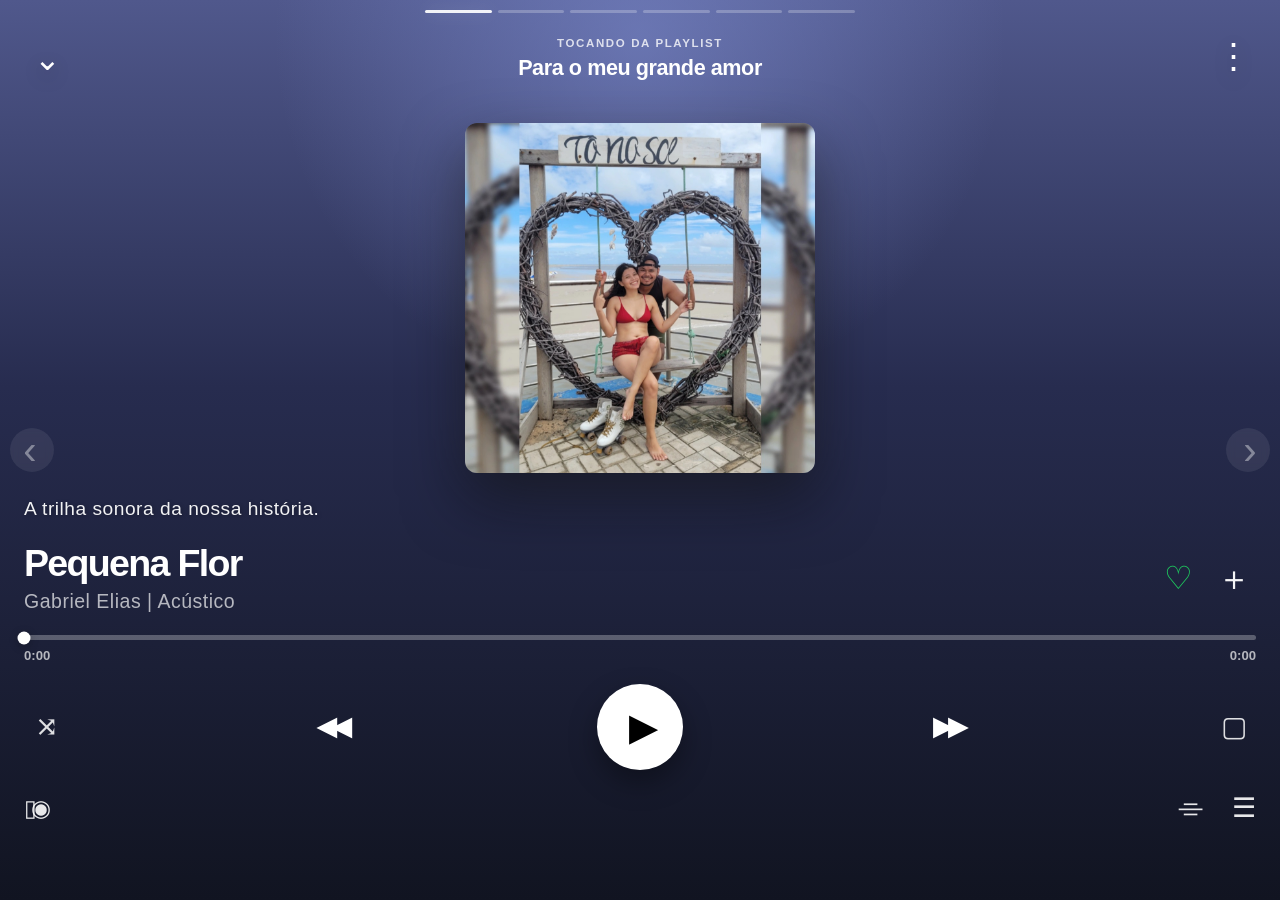
==== commit 575d1e66: "Navegacao: desativado swipe e adicionadas setas laterais sutis" ====
--- a/index.html
+++ b/index.html
@@ -18,6 +18,10 @@
             <span class="dot" data-index="5"></span>
         </div>
 
+        <!-- Navigation Arrows -->
+        <button class="nav-arrow prev-arrow" id="prevArrow" aria-label="História anterior">‹</button>
+        <button class="nav-arrow next-arrow" id="nextArrow" aria-label="Próxima história">›</button>
+
         <!-- Stories Carousel -->
         <div class="stories-wrapper">
             <div class="stories-container">
@@ -268,24 +272,29 @@
                                     <p class="timeline-caption">Fome de açaí e de risadas</p>
                                 </article>
                                 <article class="timeline-item item-right">
+                                    <p class="timeline-caption">Nossos shows</p>
+                                    <div class="timeline-point"><span>♥</span></div>
+                                    <div class="timeline-photo polaroid tilt-left"><img src="assets/timeline/show.webp" alt="Nossos momentos em shows" loading="lazy"></div>
+                                </article>
+                                <article class="timeline-item item-left">
+                                    <div class="timeline-photo polaroid tilt-right"><img src="assets/timeline/mobile/imagem-10.webp" alt="Cerimônia do jaleco" loading="lazy"></div>
+                                    <div class="timeline-point"><span>♥</span></div>
                                     <p class="timeline-caption">Nos seus momentos de conquista</p>
-                                    <div class="timeline-point"><span>♥</span></div>
-                                    <div class="timeline-photo polaroid tilt-right"><img src="assets/timeline/mobile/imagem-10.webp" alt="Cerimônia do jaleco" loading="lazy"></div>
-                                </article>
-                                <article class="timeline-item item-left">
+                                </article>
+                                <article class="timeline-item item-right">
+                                    <p class="timeline-caption">Nosso primeiro filho</p>
+                                    <div class="timeline-point"><span>♥</span></div>
                                     <div class="timeline-photo polaroid tilt-right"><img src="assets/timeline/mobile/imagem-11.webp" alt="Primeiro gatinho do casal" loading="lazy"></div>
-                                    <div class="timeline-point"><span>♥</span></div>
-                                    <p class="timeline-caption">Nosso primeiro filho</p>
-                                </article>
-                                <article class="timeline-item item-right">
+                                </article>
+                                <article class="timeline-item item-left">
+                                    <div class="timeline-photo polaroid tilt-left"><img src="assets/timeline/mobile/imagem-12.webp" alt="Momento dormindo com o gatinho" loading="lazy"></div>
+                                    <div class="timeline-point"><span>♥</span></div>
                                     <p class="timeline-caption">Dormindo com nosso bebê</p>
-                                    <div class="timeline-point"><span>♥</span></div>
-                                    <div class="timeline-photo polaroid tilt-left"><img src="assets/timeline/mobile/imagem-12.webp" alt="Momento dormindo com o gatinho" loading="lazy"></div>
-                                </article>
-                                <article class="timeline-item item-left">
+                                </article>
+                                <article class="timeline-item item-right">
+                                    <p class="timeline-caption">Nosso filho postiço</p>
+                                    <div class="timeline-point"><span>♥</span></div>
                                     <div class="timeline-photo polaroid tilt-left"><img src="assets/timeline/mobile/imagem-13.webp" alt="Filho postiço do casal" loading="lazy"></div>
-                                    <div class="timeline-point"><span>♥</span></div>
-                                    <p class="timeline-caption">Nosso filho postiço</p>
                                 </article>
                             </div>
 
@@ -314,7 +323,7 @@
                             </header>
 
                             <section class="final-card final-season-card">
-                                <p>O nosso amor começou no <strong>Inverno</strong> e já durou <strong>11 estações</strong></p>
+                                <p>O nosso amor já dura <strong>11 estações</strong></p>
                             </section>
 
                             <section class="final-card final-dates-card" aria-label="Datas especiais do casal">
@@ -323,11 +332,11 @@
                                     <span>Datas especiais</span>
                                     <div class="final-date-row">
                                         <strong>08 de Agosto</strong>
-                                        <small>Quando a gente se viu pela primeira vez</small>
+                                        <small>Quando eu te amei pela primeira vez</small>
                                     </div>
                                     <div class="final-date-row">
                                         <strong>08 de Dezembro</strong>
-                                        <small>O pedido de namoro</small>
+                                        <small>Oficialmente ela é minha namorada!</small>
                                     </div>
                                 </div>
                             </section>
--- a/css/style.css
+++ b/css/style.css
@@ -76,6 +76,12 @@
 
 .story-3 .story-background {
     background: linear-gradient(135deg, #1a0033 0%, #2d1b4e 100%);
+}
+
+.story-3 {
+    display: flex !important;
+    align-items: center !important;
+    justify-content: center !important;
 }
 
 .story-4 .story-background {
@@ -143,6 +149,12 @@
     padding: calc(34px + env(safe-area-inset-top)) 18px calc(18px + env(safe-area-inset-bottom));
     text-align: left;
     overflow: hidden;
+}
+
+@media (max-width: 600px) {
+    .relationship-content {
+        padding-top: calc(60px + env(safe-area-inset-top));
+    }
 }
 
 .relationship-topbar {
@@ -310,8 +322,11 @@
     display: flex;
     flex-direction: column;
     justify-content: center;
+    align-items: center;
     gap: 18px;
     padding: 34px 20px 32px;
+    height: auto !important;
+    width: 100%;
 }
 
 .special-message-header {
@@ -326,7 +341,7 @@
 }
 
 .special-message-card {
-    width: min(100%, 520px);
+    width: min(92%, 520px);
     margin: 0 auto;
     padding: 22px 18px;
     border-radius: 24px;
@@ -336,6 +351,22 @@
     -webkit-backdrop-filter: blur(12px);
     box-shadow: 0 24px 70px rgba(0, 0, 0, 0.38);
     animation: slideInUp 0.8s ease 0.15s backwards;
+    height: auto !important;
+    max-height: 300px;
+    overflow: hidden;
+    transition: max-height 0.6s cubic-bezier(0.4, 0, 0.2, 1);
+    display: flex;
+    flex-direction: column;
+    flex: 0 0 auto !important;
+}
+
+.special-message-card:not(.expanded) .lyrics-full-text {
+    display: none;
+}
+
+.special-message-card.expanded,
+.story-3 .lyrics-card.expanded {
+    max-height: 85vh !important;
 }
 
 .special-message-preview {
@@ -549,6 +580,12 @@
     overflow: hidden;
 }
 
+@media (max-width: 600px) {
+    .music-player-content {
+        padding-top: calc(60px + env(safe-area-inset-top));
+    }
+}
+
 .spotify-topbar {
     display: grid;
     grid-template-columns: 46px 1fr 46px;
@@ -847,6 +884,12 @@
     color: #000000;
     box-shadow: 0 12px 28px rgba(0, 0, 0, 0.35);
     transition: all 0.25s ease;
+    -webkit-appearance: none;
+    appearance: none;
+    border: none;
+    outline: none;
+    user-select: none;
+    -webkit-tap-highlight-color: transparent;
 }
 
 .play-btn span {
@@ -867,6 +910,11 @@
 
 .play-btn.playing span {
     transform: translateX(0);
+}
+
+/* Garante que o ícone de pausa não seja renderizado como botão de sistema no iOS */
+.play-btn span {
+    pointer-events: none;
 }
 
 .prev-btn,
@@ -1034,12 +1082,18 @@
         width: 60px;
         height: 60px;
         font-size: 1.8rem;
+        -webkit-appearance: none;
+        appearance: none;
+        border: none;
     }
 
     .control-btn {
         font-size: 1.5rem;
         width: 45px;
         height: 45px;
+        -webkit-appearance: none;
+        appearance: none;
+        border: none;
     }
 
     .controls-buttons {
@@ -1099,7 +1153,7 @@
 /* Final mobile overrides for the Spotify-inspired first story */
 @media (max-width: 600px) {
     .story-1 .music-player-content {
-        padding: calc(30px + env(safe-area-inset-top)) 18px calc(14px + env(safe-area-inset-bottom));
+        padding: calc(60px + env(safe-area-inset-top)) 18px calc(14px + env(safe-area-inset-bottom));
         gap: clamp(12px, 2vh, 18px);
     }
 
@@ -1190,7 +1244,7 @@
 /* Final mobile overrides for the Spotify-inspired second story */
 @media (max-width: 600px) {
     .story-2 .relationship-content {
-        padding: calc(32px + env(safe-area-inset-top)) 16px calc(14px + env(safe-area-inset-bottom));
+        padding: calc(60px + env(safe-area-inset-top)) 16px calc(14px + env(safe-area-inset-bottom));
         gap: clamp(12px, 2vh, 17px);
     }
 
@@ -1282,14 +1336,15 @@
 
 .story-3 .lyrics-card {
     width: min(100%, 520px);
-    min-height: min(78vh, 690px);
-    max-height: calc(100vh - 74px);
+    min-height: 0 !important;
+    max-height: 320px !important;
     margin: 0 auto;
     padding: clamp(26px, 7vw, 38px) clamp(22px, 7vw, 36px) clamp(22px, 6vw, 30px);
     border-radius: 34px;
     display: flex;
     flex-direction: column;
     gap: clamp(22px, 4vh, 36px);
+    flex: 0 0 auto !important;
     background:
         radial-gradient(circle at 22% 20%, rgba(143, 153, 236, 0.36) 0%, rgba(143, 153, 236, 0) 38%),
         linear-gradient(145deg, rgba(83, 91, 165, 0.98) 0%, rgba(62, 68, 143, 0.97) 54%, rgba(72, 81, 154, 0.97) 100%);
@@ -1327,9 +1382,9 @@
 
 .lyrics-window {
     position: relative;
-    flex: 1 1 auto;
+    flex: 0 1 auto; /* Não força o crescimento */
     min-height: 0;
-    max-height: min(43vh, 395px);
+    max-height: none;
     overflow: hidden;
     transition: max-height 0.58s ease;
 }
@@ -1436,16 +1491,20 @@
     }
 
     .story-3 .lyrics-card {
-        width: 100%;
-        min-height: min(82vh, 720px);
-        max-height: calc(100vh - 52px);
+        width: min(92%, 520px) !important;
+        min-height: 0 !important;
+        max-height: 300px;
         border-radius: 30px;
         padding: clamp(24px, 6.8vw, 31px) clamp(20px, 6vw, 26px) clamp(20px, 5.5vw, 26px);
         gap: clamp(20px, 3vh, 28px);
     }
 
+    .story-3 .lyrics-card.expanded {
+        max-height: 85vh !important;
+    }
+
     .lyrics-window {
-        max-height: min(48vh, 410px);
+        max-height: none;
     }
 
     .lyrics-preview,
@@ -1458,24 +1517,29 @@
         font-size: clamp(1.76rem, 8.15vw, 2.48rem);
     }
 
-    .story-3 .special-message-card.expanded .lyrics-window {
-        max-height: calc(100vh - 218px);
-    }
+.story-3 .special-message-card.expanded .lyrics-window {
+    max-height: 60vh;
+}
 }
 
 @media (max-width: 400px) {
     .story-3 .lyrics-card {
-        min-height: min(83vh, 700px);
+        min-height: 0 !important;
+        max-height: 300px;
         padding: 24px 19px 20px;
         border-radius: 28px;
     }
 
+    .story-3 .lyrics-card.expanded {
+        max-height: 85vh !important;
+    }
+
     .lyrics-header h2 {
         font-size: clamp(1.85rem, 8.6vw, 2.35rem);
     }
 
     .lyrics-window {
-        max-height: min(49vh, 390px);
+        max-height: none;
     }
 
     .lyrics-preview p,
@@ -2757,3 +2821,65 @@
     background: rgba(255, 255, 255, 0.96);
     box-shadow: 0 5px 0 rgba(255, 255, 255, 0.72);
 }
+
+/* Navigation Arrows */
+.nav-arrow {
+    position: absolute;
+    top: 50%;
+    transform: translateY(-50%);
+    width: 44px;
+    height: 44px;
+    border: none;
+    border-radius: 50%;
+    background: rgba(255, 255, 255, 0.08);
+    color: rgba(255, 255, 255, 0.4);
+    font-size: 2.5rem;
+    line-height: 1;
+    display: flex;
+    align-items: center;
+    justify-content: center;
+    cursor: pointer;
+    z-index: 40;
+    transition: all 0.3s ease;
+    backdrop-filter: blur(4px);
+    -webkit-backdrop-filter: blur(4px);
+    user-select: none;
+    -webkit-tap-highlight-color: transparent;
+}
+
+.nav-arrow:hover {
+    background: rgba(255, 255, 255, 0.15);
+    color: rgba(255, 255, 255, 0.8);
+    transform: translateY(-50%) scale(1.1);
+}
+
+.nav-arrow:active {
+    transform: translateY(-50%) scale(0.95);
+}
+
+.prev-arrow {
+    left: 10px;
+    padding-right: 4px;
+}
+
+.next-arrow {
+    right: 10px;
+    padding-left: 4px;
+}
+
+@media (max-width: 600px) {
+    .nav-arrow {
+        width: 38px;
+        height: 38px;
+        font-size: 2rem;
+        background: rgba(255, 255, 255, 0.05);
+    }
+    
+    .prev-arrow {
+        left: 5px;
+    }
+    
+    .next-arrow {
+        right: 5px;
+    }
+}
